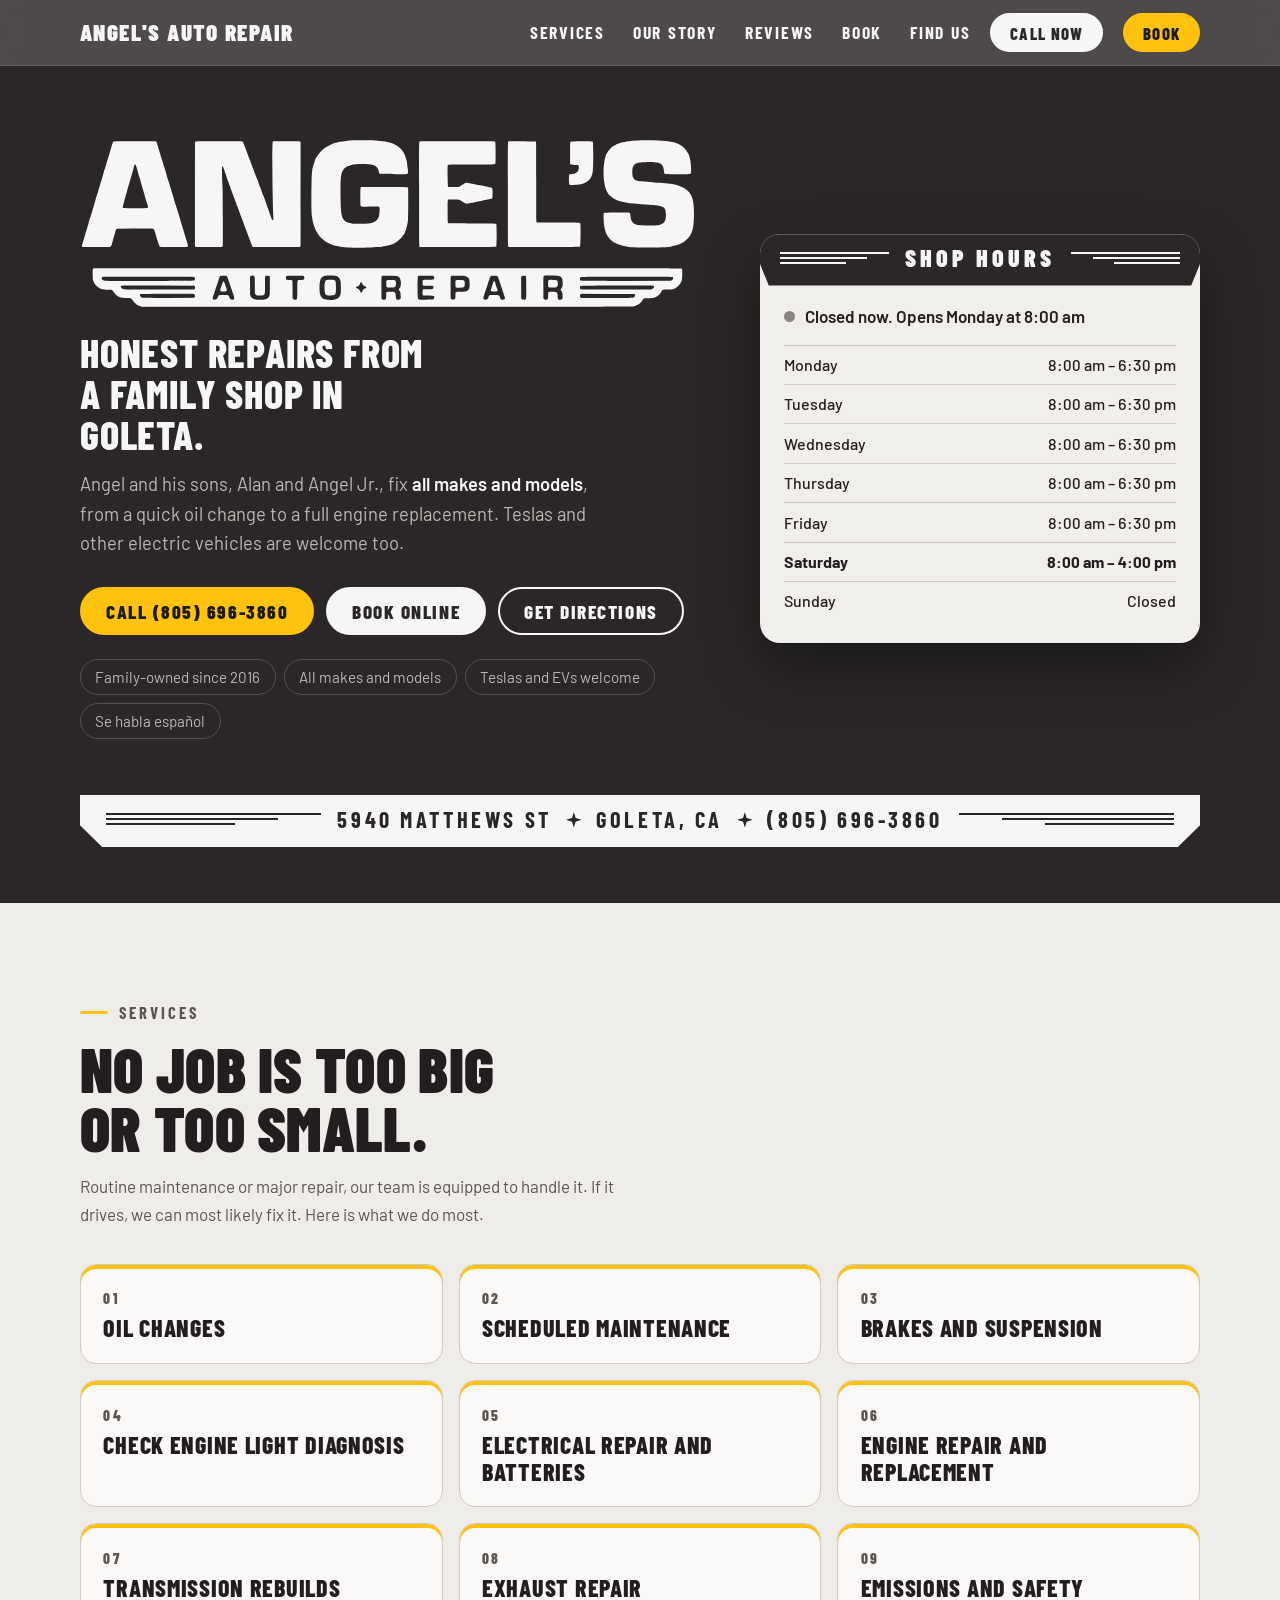
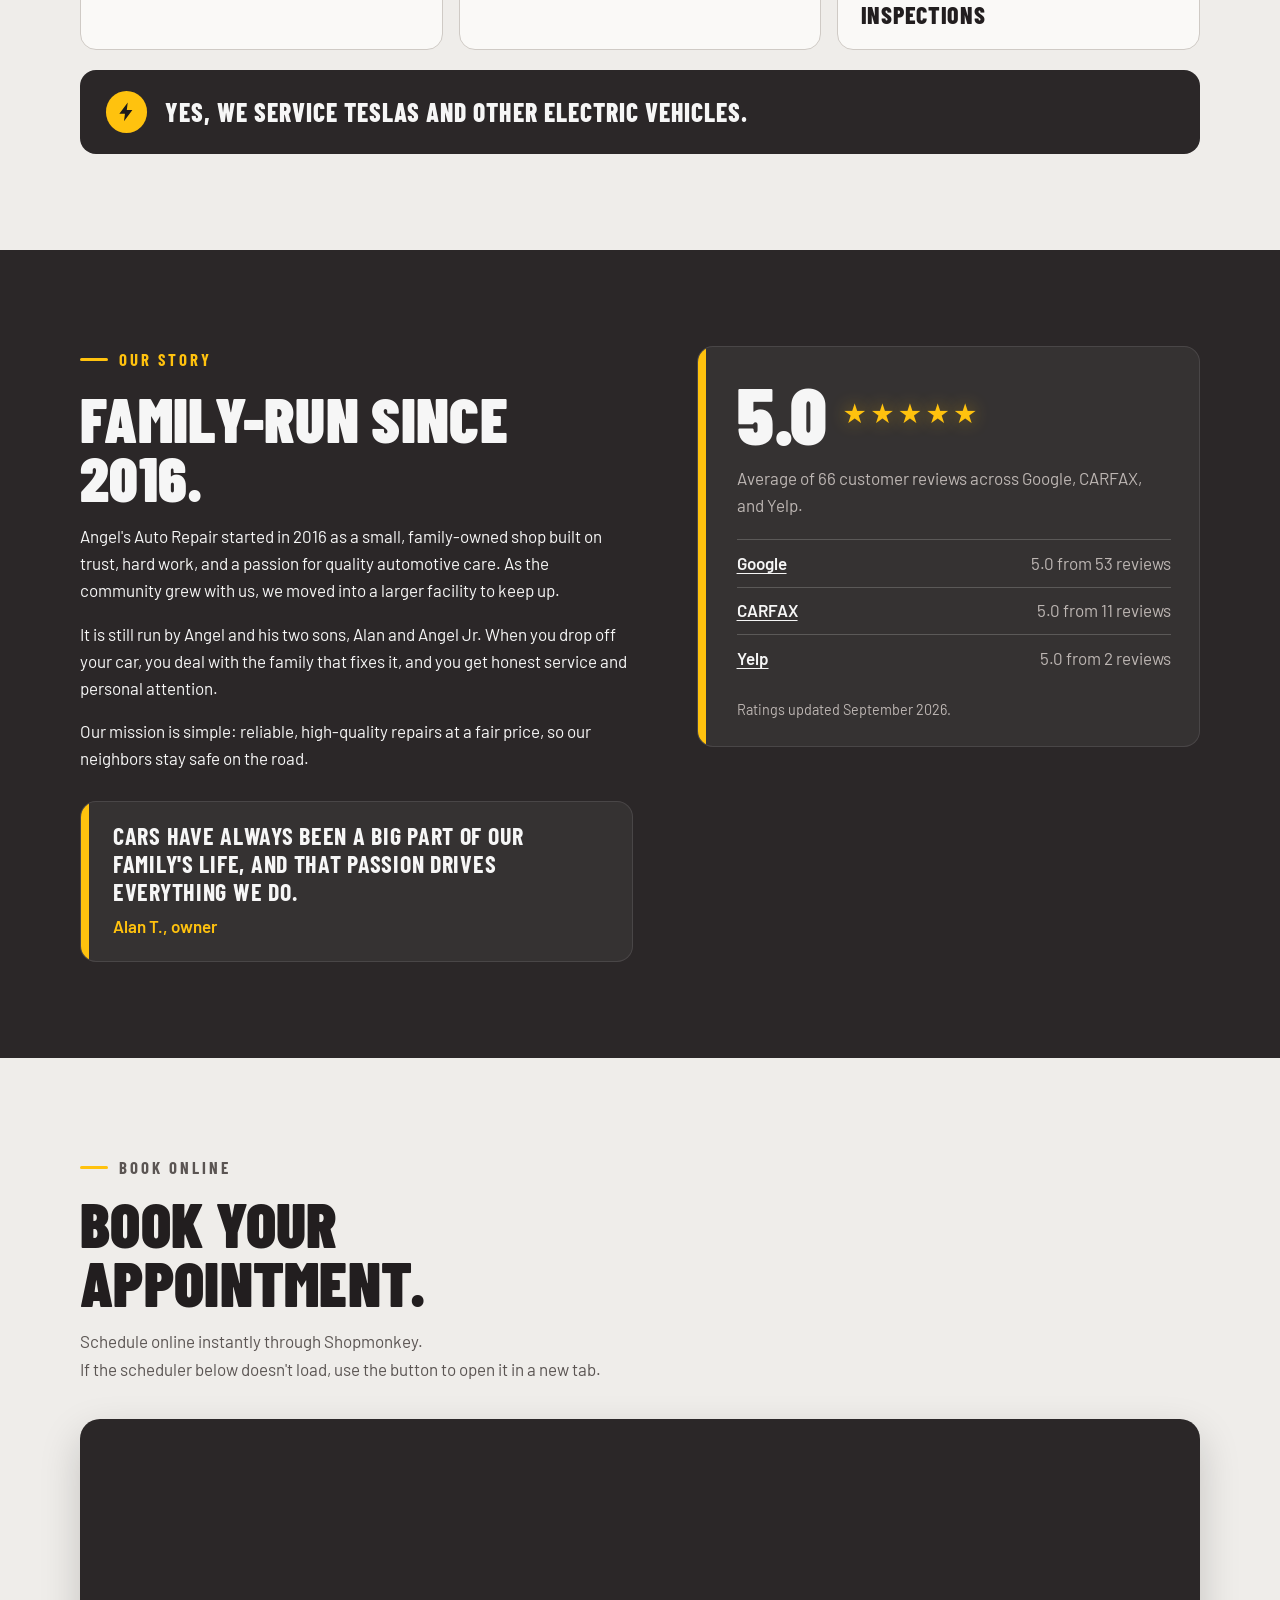
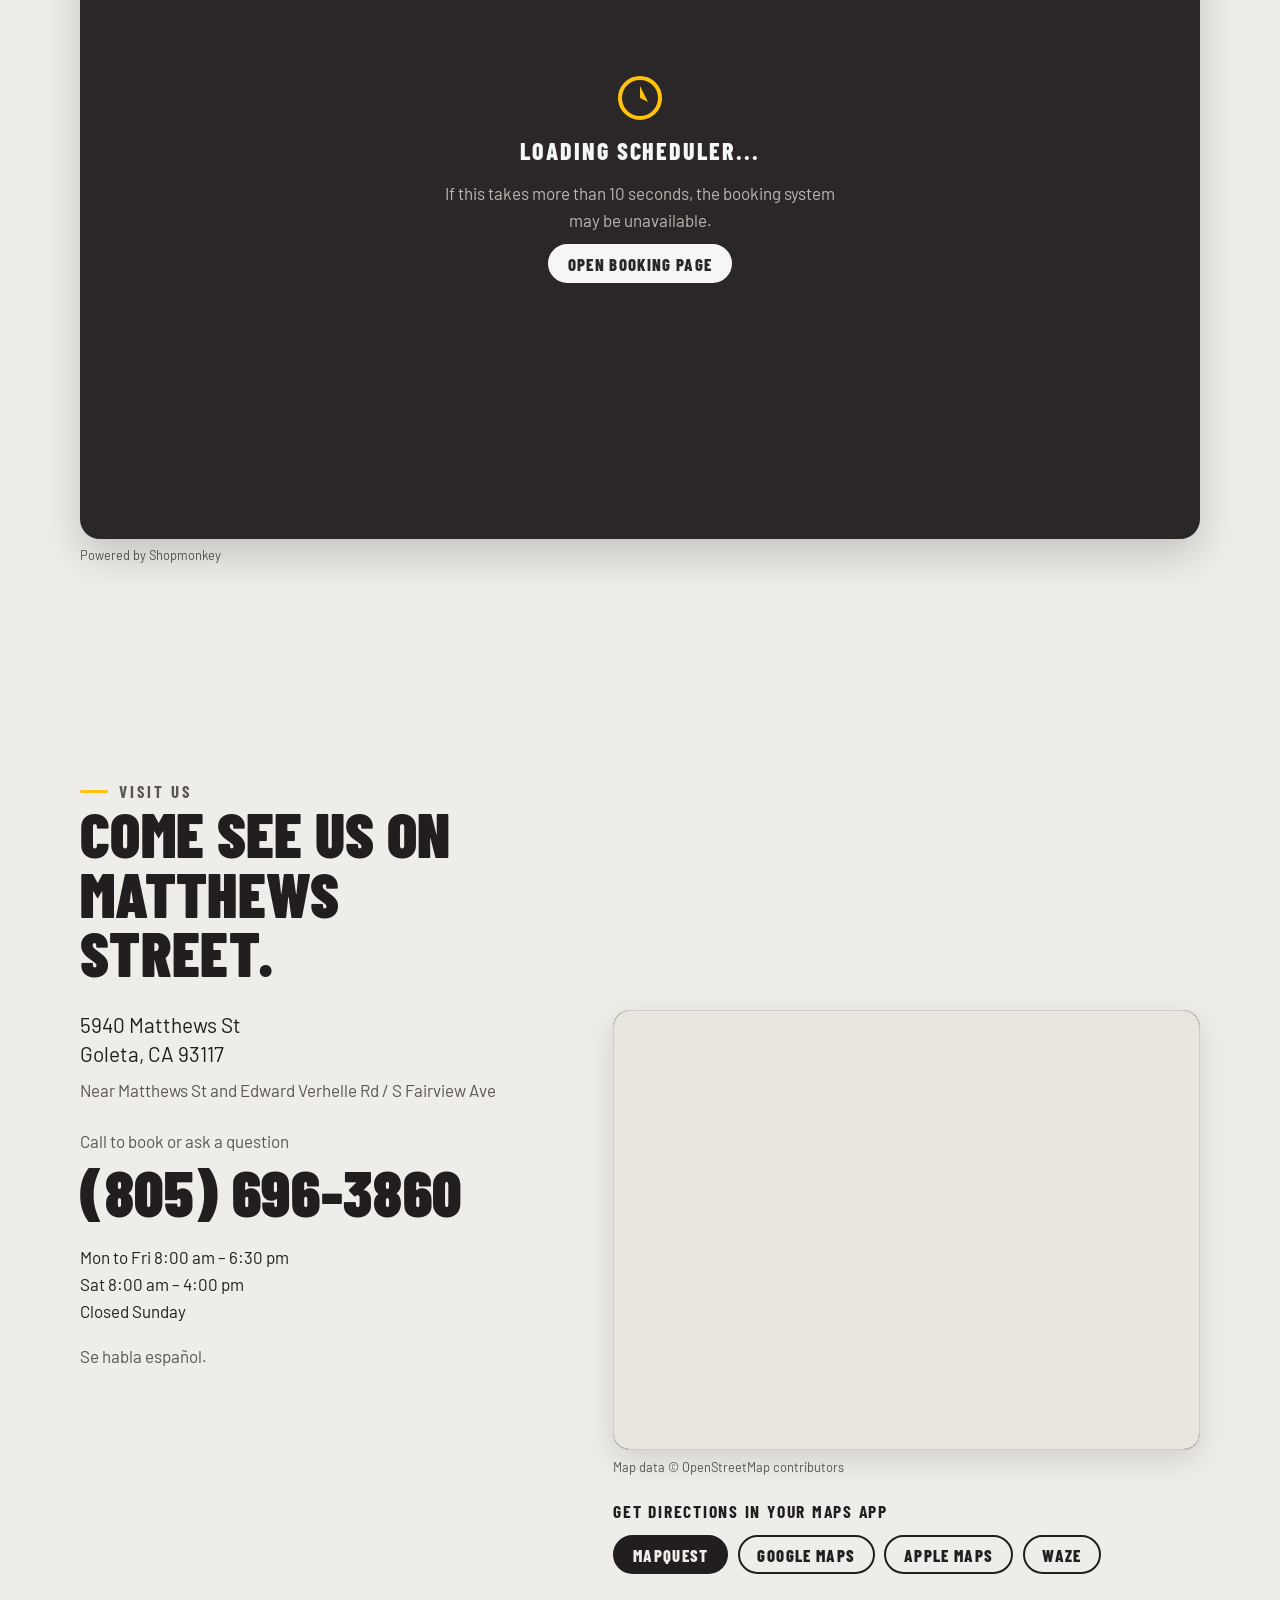
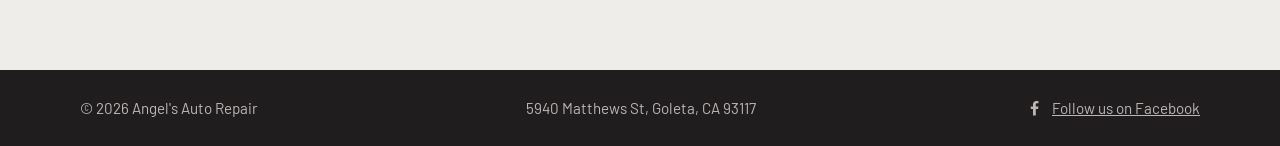
==== index.html @ 1157f69c "Rename angels-auto-repair_14.html to index.html" ====
<!DOCTYPE html>
<html lang="en">
<head>
<meta charset="utf-8">
<meta name="viewport" content="width=device-width, initial-scale=1, viewport-fit=cover">
<title>Angel's Auto Repair | Family-Owned Auto Repair in Goleta, CA</title>
<meta name="description" content="Family-owned auto repair in Goleta, CA since 2016. Oil changes, brakes, diagnostics, engine replacement and transmission rebuilds for all makes and models, Teslas and EVs included. 5940 Matthews St. Call (805) 696-3860.">
<link rel="preconnect" href="https://fonts.googleapis.com">
<link rel="preconnect" href="https://fonts.gstatic.com" crossorigin>
<link href="https://fonts.googleapis.com/css2?family=Barlow+Condensed:wght@600;700;800;900&family=Barlow:wght@400;500;600&display=swap" rel="stylesheet">
<script type="application/ld+json">
{
  "@context": "https://schema.org",
  "@type": "AutoRepair",
  "name": "Angel's Auto Repair",
  "telephone": "+1-805-696-3860",
  "description": "Family-owned auto repair shop in Goleta, California, founded in 2016 by Angel and his sons Alan and Angel Jr. Services all makes and models.",
  "foundingDate": "2016",
  "sameAs": [
    "https://www.facebook.com/profile.php?id=61569377487013",
    "https://www.yelp.com/biz/angel-s-auto-repair-goleta",
    "https://local.yahoo.com/info-234274247-angels-auto-repair-goleta/",
    "https://maps.roadtrippers.com/us/goleta-ca/services/angel-s-auto-repair-goleta",
    "https://www.bbb.org/us/ca/goleta/profile/auto-repair/angels-auto-repair-1236-92104580"
  ],
  "geo": { "@type": "GeoCoordinates", "latitude": 34.430526, "longitude": -119.829682 },
  "address": {
    "@type": "PostalAddress",
    "streetAddress": "5940 Matthews St",
    "addressLocality": "Goleta",
    "addressRegion": "CA",
    "postalCode": "93117",
    "addressCountry": "US"
  },
  "openingHoursSpecification": [
    { "@type": "OpeningHoursSpecification", "dayOfWeek": ["Monday","Tuesday","Wednesday","Thursday","Friday"], "opens": "08:00", "closes": "18:30" },
    { "@type": "OpeningHoursSpecification", "dayOfWeek": "Saturday", "opens": "08:00", "closes": "16:00" }
  ]
}
</script>
<style>
  :root {
    /* Palette pulled from the logo: charcoal, off-white, plus one amber signal */
    --dark: #2B2728;          /* = average colour of the logo image background */
    --dark-deep: #201D1E;
    --on-dark: #F6F6F6;       /* = the white used in the logo artwork */
    --on-dark-muted: #BDB6B3;
    --paper: #EFEDEA;
    --on-paper: #221E1F;
    --muted: #5B5553;
    --line: #CFCAC5;
    --amber: #FFC20E;           /* one amber for stars, bars, accents */
    --card: #FAF9F7;
    --radius: 16px;
    --focus: #0B57D0;
    --display: "Barlow Condensed", "Arial Narrow", "Helvetica Neue", Arial, sans-serif;
    --body: "Barlow", system-ui, -apple-system, "Segoe UI", Roboto, Arial, sans-serif;
    box-sizing: border-box;
    padding-top: env(safe-area-inset-top, 0px);
    padding-bottom: env(safe-area-inset-bottom, 0px);
  }
  @media (prefers-color-scheme: dark) {
    :root:not([data-theme="light"]) {
      --paper: #151213;
      --on-paper: #ECE9E6;
      --muted: #ABA5A2;
      --line: #342F30;
      --card: #1D1A1B;
      --focus: #8AB4F8;
    }
  }
  :root[data-theme="dark"] {
    --paper: #151213;
    --on-paper: #ECE9E6;
    --muted: #ABA5A2;
    --line: #342F30;
      --card: #1D1A1B;
    --focus: #8AB4F8;
  }

  [hidden] { display: none !important; }
  *, *::before, *::after { box-sizing: inherit; }
  html { background: var(--dark); scroll-padding-top: calc(4.5rem + env(safe-area-inset-top, 0px)); scroll-behavior: smooth; }
  @media (prefers-reduced-motion: reduce) { html { scroll-behavior: auto; } }
  body {
    margin: 0;
    background: var(--paper);
    color: var(--on-paper);
    font-family: var(--body);
    font-size: 1.0625rem;
    line-height: 1.6;
    -webkit-font-smoothing: antialiased;
  }
  a { color: inherit; }
  :focus-visible { outline: 3px solid var(--focus); outline-offset: 3px; border-radius: 2px; }
  .sr { position: absolute; width: 1px; height: 1px; overflow: hidden; clip: rect(0 0 0 0); white-space: nowrap; }

  .wrap { width: min(1120px, 100% - 2.5rem); margin-inline: auto; }

  .dark {
    --focus: #FFC533;
    background: var(--dark);
    color: var(--on-dark);
  }

  /* Display type: heavy condensed caps, like the logo */
  h1, h2, h3, .btn, .nav a {
    font-family: var(--display);
    text-transform: uppercase;
  }
  h2.title {
    font-weight: 900; font-size: clamp(2.3rem, 5.4vw, 3.9rem);
    line-height: 0.95; letter-spacing: 0.005em; margin: 0 0 1rem; max-width: 16ch;
  }

  /* Nav bar */
  .bar { position: sticky; top: env(safe-area-inset-top, 0px); z-index: 50; border-bottom: 1px solid rgba(244,242,239,0.14); }
  .bar .wrap { display: flex; align-items: center; gap: 1.25rem; padding-block: 0.7rem; }
  .bar.dark { background: rgba(43,39,40,0.82); -webkit-backdrop-filter: blur(14px) saturate(140%); backdrop-filter: blur(14px) saturate(140%); }
  .brand { font-family: var(--display); font-weight: 900; font-size: 1.45rem; letter-spacing: 0.06em; text-transform: uppercase; text-decoration: none; line-height: 1; margin-right: auto; white-space: nowrap; }
  .nav { display: flex; gap: 1.75rem; }
  .nav a {
    text-decoration: none; font-weight: 700; font-size: 1.1rem; letter-spacing: 0.1em;
    padding-block: 0.4rem; border-bottom: 2px solid transparent;
  }
  .nav a:hover, .nav a.active { border-bottom-color: var(--amber); }
  .menu-btn { display: none; background: none; border: 0; color: inherit; padding: 0.5rem; margin-right: -0.5rem; cursor: pointer; }
  .menu-btn svg { display: block; width: 1.75rem; height: 1.75rem; stroke: currentColor; stroke-width: 2.5; stroke-linecap: round; fill: none; }
  .menu-btn .x, .menu-btn[aria-expanded="true"] .bars { display: none; }
  .menu-btn[aria-expanded="true"] .x { display: block; }

  .eyebrow { display: flex; align-items: center; gap: 0.7rem; margin: 0 0 0.8rem; font-family: var(--display); font-weight: 700; font-size: 1.05rem; letter-spacing: 0.18em; text-transform: uppercase; color: var(--muted); }
  .eyebrow::before { content: ""; width: 1.75rem; height: 3px; border-radius: 2px; background: var(--amber); }
  .dark .eyebrow { color: var(--amber); }

  /* Buttons */
  .btn {
    display: inline-block; font-weight: 800; font-size: 1.2rem; letter-spacing: 0.08em;
    padding: 0.75rem 1.5rem 0.7rem; text-decoration: none; border: 2px solid currentColor;
    border-radius: 999px; line-height: 1.1; text-align: center;
    transition: background 0.15s, color 0.15s, transform 0.15s, box-shadow 0.15s;
  }
  .btn:hover { transform: translateY(-1px); }
  .btn-amber { background: var(--amber); color: #1D1A1B; border-color: var(--amber); }
  .btn-amber:hover { background: transparent; color: var(--amber); }
  .btn-light { background: var(--on-dark); color: var(--dark); border-color: var(--on-dark); }
  .btn-light:hover { background: transparent; color: var(--on-dark); }
  .btn-ghost { background: transparent; color: var(--on-dark); }
  .btn-ghost:hover { background: var(--on-dark); color: var(--dark); }
  .btn-ink { background: var(--on-paper); color: var(--paper); border-color: var(--on-paper); }
  .btn-ink:hover { background: transparent; color: var(--on-paper); }
  .btn-line { background: transparent; color: var(--on-paper); }
  .btn-line:hover { background: var(--on-paper); color: var(--paper); }
  .btn-sm { padding: 0.55rem 1.1rem 0.5rem; font-size: 1.05rem; }

  /* Winged banner: the logo's AUTO + REPAIR bar, reused */
  .wingbar {
    display: flex; align-items: center; gap: 1rem;
    background: var(--on-dark); color: var(--dark);
    padding: 0.7rem 1.6rem 0.9rem;
    clip-path: polygon(0 0, 100% 0, 100% 58%, 98% 100%, 2% 100%, 0 58%);
  }
  .wingbar.inv { background: var(--dark); color: var(--on-dark); }
  .wing { flex: 1; display: flex; flex-direction: column; gap: 3px; min-width: 1.5rem; }
  .wing.l { align-items: flex-start; }
  .wing.r { align-items: flex-end; }
  .wing i { display: block; height: 2px; background: currentColor; }
  .wing i:nth-child(1) { width: 100%; }
  .wing i:nth-child(2) { width: 80%; }
  .wing i:nth-child(3) { width: 60%; }
  .star { width: 0.7em; height: 0.7em; flex: none; fill: currentColor; }
  .wingbar .txt {
    margin: 0; display: flex; align-items: center; justify-content: center; flex-wrap: wrap; gap: 0.35rem 0.9rem;
    font-family: var(--display); font-weight: 700; text-transform: uppercase;
    letter-spacing: 0.16em; font-size: clamp(1rem, 2.1vw, 1.4rem); line-height: 1.2; text-align: center;
  }
  .wingbar .txt a { text-decoration: none; }
  .wingbar .txt a:hover { text-decoration: underline; text-underline-offset: 4px; }

  /* Hero */
  .hero { padding-top: clamp(2.5rem, 6vw, 4.5rem); padding-bottom: clamp(2.25rem, 5vw, 3.5rem); }
  .hero-grid { display: grid; grid-template-columns: 1.4fr 1fr; gap: clamp(2rem, 5vw, 4.5rem); align-items: center; }
  h1 { margin: 0 0 1.4rem; line-height: 0; }
  .logo { display: block; width: min(100%, 640px); height: auto; aspect-ratio: 3150 / 876; color: var(--on-dark); }
  .tagline {
    font-family: var(--display); font-weight: 800; text-transform: uppercase;
    font-size: clamp(1.7rem, 3.4vw, 2.5rem); line-height: 1.02; letter-spacing: 0.02em;
    margin: 0 0 1rem; max-width: 20ch;
  }
  .lede { font-size: 1.15rem; max-width: 34rem; margin: 0 0 1.75rem; color: var(--on-dark-muted); }
  .lede strong { color: var(--on-dark); font-weight: 600; }
  .actions { display: flex; flex-wrap: wrap; gap: 0.75rem; }
  .chips { display: flex; flex-wrap: wrap; gap: 0.5rem; list-style: none; margin: 1.5rem 0 0; padding: 0; }
  .chips li { border: 1px solid rgba(244,242,239,0.2); border-radius: 999px; padding: 0.3rem 0.9rem; font-size: 0.95rem; color: var(--on-dark-muted); }
  .hero .wrap > .wingbar { margin-top: clamp(2.25rem, 5vw, 3.5rem); }

  /* Hours sign */
  .sign { background: #F1EFEC; color: #221E1F; border-radius: 20px; overflow: hidden; box-shadow: 0 24px 60px rgba(0,0,0,0.4); }
  .sign .wingbar { border-radius: 0; padding: 0.6rem 1.25rem 0.8rem; }
  .sign .txt { font-size: 1.5rem; font-weight: 900; }
  .sign-body { padding: 1.1rem 1.5rem 1.4rem; }
  .status { display: flex; align-items: center; gap: 0.6rem; margin: 0 0 0.9rem; font-weight: 600; }
  .dot { width: 0.7rem; height: 0.7rem; border-radius: 50%; background: #8C8582; flex: none; }
  .dot.open { background: #E9A800; box-shadow: 0 0 0 3px rgba(233,168,0,0.28); }
  .sign table { width: 100%; border-collapse: collapse; font-variant-numeric: tabular-nums; }
  .sign th, .sign td { text-align: left; font-weight: 500; padding: 0.4rem 0; border-top: 1px solid #CFCAC5; font-size: 1rem; }
  .sign td { text-align: right; }
  .sign tr.today th, .sign tr.today td { font-weight: 700; }

  /* Sections */
  section { padding-block: clamp(3.25rem, 7.5vw, 6rem); }
  .intro { max-width: 36rem; color: var(--muted); margin: 0 0 2.25rem; }
  .dark .intro { color: var(--on-dark-muted); }

  /* Services */
  .svc-list { list-style: none; margin: 0 0 1.25rem; padding: 0; display: grid; grid-template-columns: repeat(3, 1fr); gap: 1rem; counter-reset: svc; }
  .svc-list li {
    counter-increment: svc; background: var(--card); border: 1px solid var(--line); border-radius: var(--radius);
    box-shadow: inset 0 4px 0 var(--amber); padding: 1.6rem 1.4rem 1.3rem;
    font-family: var(--display); font-weight: 800; text-transform: uppercase;
    font-size: 1.5rem; letter-spacing: 0.03em; line-height: 1.12;
    transition: transform 0.2s, box-shadow 0.2s;
  }
  .svc-list li::before { content: counter(svc, decimal-leading-zero); display: block; margin-bottom: 0.5rem; font-size: 0.95rem; letter-spacing: 0.15em; color: var(--muted); }
  .svc-list li:hover { transform: translateY(-3px); box-shadow: inset 0 4px 0 var(--amber), 0 12px 28px rgba(0,0,0,0.12); }
  .ev { display: flex; align-items: center; gap: 1.1rem; background: var(--dark); color: var(--on-dark); padding: 1.3rem 1.6rem; border-radius: var(--radius); }
  .ev p { margin: 0; font-family: var(--display); font-weight: 800; text-transform: uppercase; font-size: 1.6rem; letter-spacing: 0.04em; line-height: 1.1; }
  .bolt { width: 2.6rem; height: 2.6rem; padding: 0.6rem; flex: none; border-radius: 50%; background: var(--amber); fill: #1D1A1B; }

  /* About + ratings */
  .about-grid { display: grid; grid-template-columns: 1.1fr 1fr; gap: clamp(2rem, 5vw, 4.5rem); align-items: start; }
  .about p { margin: 0 0 1rem; max-width: 36rem; }
  .note, .ratings { position: relative; overflow: hidden; background: rgba(244,242,239,0.05); border: 1px solid rgba(244,242,239,0.1); border-radius: var(--radius); }
  .note::before, .ratings::before { content: ""; position: absolute; inset: 0 auto 0 0; width: 8px; background: var(--amber); }
  .note { margin: 1.75rem 0 0; padding: 1.3rem 1.5rem 1.3rem 2rem; max-width: 36rem; }
  .note p { font-family: var(--display); font-weight: 700; text-transform: uppercase; font-size: 1.5rem; line-height: 1.15; letter-spacing: 0.03em; margin: 0 0 0.5rem; color: var(--on-dark); }
  .note cite { font-style: normal; font-weight: 600; color: var(--amber); }
  .ratings { padding: 1.9rem 1.75rem 1.6rem 2.4rem; }
  .score { display: flex; align-items: center; gap: 1rem; flex-wrap: wrap; margin: 0; }
  .score .num { font-family: var(--display); font-weight: 900; font-size: 5rem; line-height: 0.9; }
  .score .stars { color: var(--amber); font-size: 1.7rem; letter-spacing: 0.12em; text-shadow: 0 0 18px rgba(255,194,14,0.45); }
  .basis { margin: 0.6rem 0 1.25rem !important; color: var(--on-dark-muted); }
  .sites { list-style: none; margin: 0 0 1rem; padding: 0; }
  .sites li { display: flex; justify-content: space-between; gap: 1rem; padding: 0.6rem 0; border-top: 1px solid rgba(244,242,239,0.2); }
  .sites a { font-weight: 600; text-underline-offset: 3px; }
  .sites span { color: var(--on-dark-muted); text-align: right; }
  .ratings .fine { margin: 0; font-size: 0.9rem; color: var(--on-dark-muted); }

  /* Find us */
  .visit-grid { display: grid; grid-template-columns: 1fr 1.25fr; gap: clamp(2rem, 5vw, 4.5rem); align-items: start; margin-top: 1.75rem; }
  address { font-style: normal; font-size: 1.3rem; line-height: 1.4; margin-bottom: 1.5rem; }
  .phone {
    font-family: var(--display); font-weight: 900; font-size: clamp(2.6rem, 6vw, 4rem);
    line-height: 1; letter-spacing: 0.01em; text-decoration: none; display: inline-block; margin: 0 0 1.25rem;
  }
  .phone:hover { text-decoration: underline; text-decoration-color: var(--amber); text-decoration-thickness: 4px; text-underline-offset: 8px; }
  .visit p { margin: 0; }
  .visit .cross { color: var(--muted); margin: -1rem 0 1.5rem; }
  .visit .lbl { color: var(--muted); margin-bottom: 0.3rem; }
  .es { color: var(--muted); margin-top: 1.1rem !important; }

  .mapbox {
    position: relative; aspect-ratio: 4 / 3; min-height: 300px; border-radius: var(--radius); overflow: hidden;
    width: 100%; border: 1px solid var(--line); box-shadow: 0 10px 30px rgba(0,0,0,0.12); background-color: var(--dark); color: var(--on-dark);
    background-image: linear-gradient(rgba(244,242,239,0.07) 1px, transparent 1px), linear-gradient(90deg, rgba(244,242,239,0.07) 1px, transparent 1px);
    background-size: 38px 38px;
  }
  .visit-grid > div, .about-grid > div { min-width: 0; }
  .mapbox iframe { position: absolute; inset: 0; width: 100%; height: 100%; border: 0; background: #e9e6df; }
  .mapfallback { position: absolute; inset: 0; display: flex; flex-direction: column; align-items: center; justify-content: center; gap: 0.5rem; text-align: center; padding: 1rem; }
  .mapfallback svg { width: 3rem; height: 3rem; fill: var(--amber); }
  .mapfallback b { font-family: var(--display); text-transform: uppercase; letter-spacing: 0.08em; font-size: 1.5rem; font-weight: 800; }
  .mapfallback span { color: var(--on-dark-muted); }
  .attrib { font-size: 0.8rem; color: var(--muted); margin: 0.4rem 0 1.25rem !important; }
  .apps-label { font-family: var(--display); text-transform: uppercase; letter-spacing: 0.1em; font-weight: 700; font-size: 1.1rem; margin: 0 0 0.6rem !important; }
  .apps { display: flex; flex-wrap: wrap; gap: 0.6rem; }

  /* Booking */
  .booking-embed { position: relative; min-height: 720px; border-radius: 20px; overflow: hidden; background: var(--dark); color: var(--on-dark); box-shadow: 0 16px 40px rgba(0,0,0,0.18); }
  .booking-embed iframe { position: absolute; inset: 0; width: 100%; height: 100%; border: 0; }
  .booking-fallback { position: absolute; inset: 0; display: flex; flex-direction: column; align-items: center; justify-content: center; gap: 0.6rem; padding: 1.5rem; text-align: center; }
  .booking-fallback svg { width: 3rem; height: 3rem; color: var(--amber); }
  .booking-fallback b { font-family: var(--display); text-transform: uppercase; letter-spacing: 0.08em; font-size: 1.5rem; font-weight: 800; }
  .booking-fallback span { max-width: 26rem; color: var(--on-dark-muted); }

  /* Scroll reveal (only when JS is running) */
  .js .reveal { opacity: 0; transform: translateY(16px); transition: opacity 0.6s ease, transform 0.6s ease; }
  .js .reveal.in { opacity: 1; transform: none; }
  @media (prefers-reduced-motion: reduce) { .js .reveal { opacity: 1; transform: none; transition: none; } .btn, .svc-list li { transition: none; } }

  footer { background: var(--dark-deep); color: var(--on-dark-muted); padding-block: 1.6rem; font-size: 0.95rem; }
  footer .social { display: inline-flex; align-items: center; gap: 0.5rem; }
  footer .social svg { width: 1.2rem; height: 1.2rem; fill: currentColor; }
  footer a:hover { color: var(--on-dark); }
  footer .wrap { display: flex; flex-wrap: wrap; justify-content: space-between; gap: 0.4rem 2rem; }

  @media (max-width: 880px) {
    .hero-grid, .about-grid, .visit-grid { grid-template-columns: 1fr; }
    .svc-list { grid-template-columns: repeat(2, 1fr); }
  }
  @media (max-width: 820px) {
    .menu-btn { display: block; }
    .nav {
      display: none; position: absolute; top: 100%; left: 0; right: 0;
      flex-direction: column; gap: 0; padding: 0.5rem 1.25rem 1rem;
      background: var(--dark); border-bottom: 1px solid rgba(244,242,239,0.14);
    }
    .nav.open { display: flex; }
    .nav a { padding-block: 0.85rem; font-size: 1.3rem; border-bottom: 1px solid rgba(244,242,239,0.14); }
    .nav a:hover, .nav a.active { border-bottom-color: var(--amber); }
  }
  @media (max-width: 560px) {
    .brand { font-size: 1.2rem; }
    .bar .wrap { gap: 0.75rem; }
    .bar .hide-sm { display: none; }
    .svc-list { grid-template-columns: 1fr; }
    .booking-embed { min-height: 640px; }
    .mapbox { aspect-ratio: auto; height: 300px; min-height: 0; }
    .actions .btn { flex: 1 1 100%; }
    .hero .wingbar .wing { display: none; }
    .hero .wingbar { clip-path: none; padding: 0.8rem 1rem; border-radius: 4px; }
    .wingbar .txt { letter-spacing: 0.1em; }
  }
</style>
</head>
<body id="top">

<header class="bar dark">
  <div class="wrap">
    <a class="brand" href="#top">Angel's Auto Repair</a>
    <nav class="nav" id="nav" aria-label="Main">
      <a href="#services">Services</a>
      <a href="#about">Our story</a>
      <a href="#reviews">Reviews</a>
      <a href="#book">Book</a>
      <a href="#visit">Find us</a>
    </nav>
    <a class="btn btn-light btn-sm" href="tel:+18056963860">Call now</a>
    <a class="btn btn-amber btn-sm hide-sm" href="#book">Book</a>
    <button class="menu-btn" id="menu-btn" type="button" aria-expanded="false" aria-controls="nav" aria-label="Menu">
      <svg class="bars" viewBox="0 0 24 24" aria-hidden="true"><path d="M3 6h18M3 12h18M3 18h18"/></svg>
      <svg class="x" viewBox="0 0 24 24" aria-hidden="true"><path d="M5 5l14 14M19 5L5 19"/></svg>
    </button>
  </div>
</header>

<main>
  <div class="hero dark">
    <div class="wrap">
      <div class="hero-grid">
        <div>
          <h1>
            <svg class="logo" viewBox="30 30 3150 876" role="img" aria-label="Angel's Auto Repair" fill="currentColor"><path fill-rule="evenodd" d="M355.50,892.96C348.90,892.66 342.55,891.89 341.40,891.25C340.24,890.61 336.19,889.23 332.38,888.17C320.22,884.80 306.32,872.97 296.71,857.80C291.27,849.24 291.46,849.30 268.00,848.71C236.79,847.92 227.94,845.01 212.18,830.32C207.20,825.68 203.68,821.29 201.15,816.59C195.17,805.43 195.38,805.51 171.68,805.42C146.02,805.33 138.66,803.71 126.50,795.52C110.69,784.88 104.94,778.04 98.95,762.79L95.70,754.50L94.99,729.59C94.21,702.60 94.28,701.60 97.31,698.25L99.35,696.00L1600.60,696.02C2658.96,696.04 3102.75,696.37 3104.90,697.12C3109.10,698.58 3110.00,702.48 3109.95,719.00C3109.88,741.97 3108.57,757.28 3106.32,761.65C3105.23,763.77 3102.91,768.20 3101.18,771.50C3095.72,781.88 3084.04,793.23 3073.50,798.37C3061.42,804.27 3057.88,804.89 3033.93,805.36C3008.78,805.86 3009.07,805.75 3002.64,817.20C2997.07,827.12 2986.54,836.95 2975.52,842.50C2966.94,846.82 2952.04,848.98 2930.72,848.99C2913.82,849.00 2911.23,849.85 2908.16,856.39C2906.96,858.93 2904.50,862.70 2902.68,864.76C2900.86,866.82 2898.38,869.93 2897.17,871.68C2891.47,879.91 2875.02,888.50 2859.00,891.62C2851.46,893.09 387.50,894.40 355.50,892.96ZM978.20,854.14C990.59,849.87 994.23,846.79 997.79,837.50L1000.48,830.50L1000.79,785.23L1001.11,739.96L998.13,736.98C995.44,734.29 994.53,734.00 988.66,734.00C975.28,734.00 975.83,731.87 976.10,781.81C976.39,835.83 976.86,834.71 953.50,835.76C935.02,836.59 927.50,833.73 924.98,824.93C924.41,822.95 924.00,804.55 924.00,781.21C924.00,736.21 923.99,736.14 917.48,733.99C912.29,732.28 904.75,733.57 901.85,736.66L899.50,739.16L899.61,785.33L899.72,831.50L902.38,837.97C906.92,849.02 911.55,852.00 932.50,857.34C933.60,857.62 942.15,857.76 951.50,857.66C967.93,857.48 968.83,857.36 978.20,854.14ZM1334.00,855.31C1337.58,854.14 1342.30,852.71 1344.50,852.13C1353.55,849.73 1361.26,838.24 1363.06,824.48C1364.83,810.89 1364.45,773.11 1362.45,763.39C1357.45,739.19 1347.77,733.57 1311.00,733.53C1271.94,733.48 1262.43,739.09 1257.03,765.37C1254.12,779.52 1254.06,815.68 1256.93,825.14C1257.99,828.64 1259.38,833.48 1260.01,835.91C1261.80,842.74 1270.67,851.55 1277.17,852.94C1279.91,853.53 1283.13,854.54 1284.33,855.18C1291.02,858.78 1323.14,858.86 1334.00,855.31ZM727.77,854.79C729.27,854.08 731.17,851.99 732.00,850.13C740.08,832.00 737.81,833.19 764.58,833.09C789.66,833.01 790.07,833.15 793.02,843.05C796.26,853.94 802.12,858.22 811.68,856.66C820.63,855.21 820.98,850.33 813.62,829.00C812.77,826.52 811.19,821.80 810.12,818.50C809.05,815.20 806.51,808.00 804.49,802.50C802.47,797.00 800.00,789.58 799.00,786.00C796.97,778.70 791.26,762.08 788.18,754.50C787.07,751.75 785.66,747.61 785.05,745.29C784.44,742.98 782.44,739.49 780.60,737.54L777.26,734.00L764.38,734.00C747.34,734.00 745.18,734.97 742.85,743.69C741.93,747.10 740.84,750.45 740.41,751.14C739.99,751.83 738.85,755.12 737.88,758.45C736.92,761.78 734.25,769.67 731.95,776.00C729.66,782.33 726.96,790.50 725.96,794.18C724.95,797.85 723.49,802.12 722.71,803.68C721.93,805.23 720.74,809.42 720.06,813.00C719.38,816.58 718.00,820.85 716.99,822.50C715.98,824.15 714.59,827.75 713.90,830.50C713.22,833.25 711.61,837.75 710.34,840.50C706.61,848.55 707.83,855.17 713.26,856.35C716.71,857.10 724.73,856.24 727.77,854.79ZM1136.39,855.87C1140.74,853.89 1140.94,851.74 1141.23,804.78C1141.56,751.04 1139.50,756.70 1158.93,756.00C1170.39,755.59 1173.14,755.19 1174.77,753.71C1177.16,751.55 1178.17,745.19 1176.87,740.49C1175.04,733.86 1176.08,734.00 1129.73,734.00L1087.90,734.00L1085.45,736.65C1083.56,738.69 1083.00,740.38 1083.00,744.10C1083.00,754.31 1085.72,756.00 1102.15,756.00C1118.51,756.00 1117.00,751.02 1117.00,804.89C1117.00,846.18 1117.14,849.95 1118.75,851.86C1122.67,856.52 1130.86,858.39 1136.39,855.87ZM1590.91,855.55C1595.40,853.22 1596.17,849.87 1595.82,834.04C1595.40,815.09 1594.36,815.98 1616.86,816.06C1642.61,816.14 1643.96,817.22 1644.97,838.69C1645.70,854.03 1647.05,856.09 1656.94,856.80C1662.78,857.22 1663.07,857.13 1666.63,853.57L1670.31,849.89L1669.68,835.49C1669.04,820.67 1667.85,815.60 1664.02,811.51C1659.22,806.39 1659.44,802.71 1664.88,797.28C1673.71,788.45 1672.71,752.66 1663.36,742.83C1656.20,735.29 1648.13,734.00 1608.33,734.00C1588.92,734.00 1576.14,734.39 1574.97,735.02C1571.57,736.84 1571.23,742.68 1571.37,797.33L1571.50,851.16L1574.77,854.08C1578.53,857.45 1585.93,858.12 1590.91,855.55ZM1837.10,854.74C1842.39,851.14 1843.74,842.65 1839.66,838.57C1836.97,835.87 1814.90,834.22 1795.76,835.27C1781.24,836.07 1781.33,836.20 1781.79,816.25C1782.08,803.48 1782.91,802.68 1795.35,803.11C1818.88,803.92 1831.71,803.15 1834.51,800.75C1838.49,797.32 1839.05,790.96 1835.67,787.58L1833.09,785.00L1809.55,785.00C1780.02,785.00 1781.81,786.03 1782.22,769.25C1782.58,754.08 1780.67,755.03 1810.68,755.01C1823.58,755.01 1835.03,754.56 1836.48,754.01C1842.21,751.83 1843.40,741.31 1838.48,736.39L1836.09,734.00L1798.07,734.00L1760.05,734.00L1758.27,736.71C1755.24,741.33 1755.57,850.02 1758.63,853.07C1762.09,856.53 1765.86,856.85 1801.00,856.67C1831.18,856.52 1834.76,856.33 1837.10,854.74ZM1946.81,853.64C1949.46,851.00 1949.50,850.75 1949.82,835.57C1950.25,814.89 1947.82,816.57 1977.76,816.25C2004.78,815.95 2008.23,815.04 2016.12,806.11C2021.77,799.72 2022.50,796.17 2022.48,775.50C2022.45,754.98 2021.63,751.90 2014.01,743.63C2006.03,734.96 2000.02,733.90 1959.09,733.89C1930.60,733.88 1929.61,733.95 1927.59,735.97C1925.53,738.03 1925.50,738.82 1925.22,793.24C1925.02,832.29 1925.26,849.22 1926.05,851.13C1928.67,857.45 1941.46,858.99 1946.81,853.64ZM2109.23,855.95C2113.94,854.65 2117.30,850.29 2119.50,842.68C2122.18,833.39 2123.28,833.01 2147.35,833.00C2172.84,833.00 2175.42,834.05 2177.53,845.29C2178.93,852.79 2184.77,857.00 2193.75,857.00C2203.66,857.00 2205.99,849.83 2200.12,837.41C2198.53,834.05 2196.76,829.10 2196.18,826.41C2195.59,823.71 2191.90,812.05 2187.96,800.50C2184.02,788.95 2178.14,771.40 2174.88,761.50C2165.45,732.80 2166.70,734.04 2147.15,734.01L2133.80,734.00L2130.50,737.30C2128.26,739.54 2126.53,742.82 2125.10,747.55C2123.94,751.37 2122.36,756.08 2121.58,758.00C2120.80,759.92 2118.28,767.58 2115.96,775.00C2113.65,782.42 2109.61,794.58 2106.98,802.00C2094.12,838.30 2090.82,851.99 2094.25,854.77C2096.98,856.98 2103.63,857.51 2109.23,855.95ZM2306.85,855.57C2312.11,852.86 2312.11,852.89 2311.95,795.10C2311.78,737.01 2311.67,735.71 2306.54,734.42C2300.46,732.90 2290.87,734.45 2288.37,737.36L2286.00,740.11L2286.00,794.94C2286.00,847.05 2286.09,849.89 2287.87,852.09C2291.46,856.53 2301.47,858.36 2306.85,855.57ZM2418.45,855.58C2423.52,853.47 2424.00,851.69 2424.00,835.22C2424.00,815.69 2423.09,816.61 2442.79,816.17C2469.38,815.58 2473.00,818.61 2473.00,841.54C2473.00,851.05 2473.05,851.24 2476.11,854.10C2479.78,857.53 2485.49,857.99 2492.01,855.38C2497.57,853.15 2498.00,851.89 2498.00,837.72C2498.00,823.10 2496.69,817.79 2491.61,811.86C2486.97,806.43 2486.94,803.42 2491.49,799.01C2497.43,793.25 2498.51,788.79 2498.40,770.48C2498.27,751.36 2495.84,745.15 2486.01,738.76C2479.88,734.77 2455.11,732.81 2422.67,733.75C2402.91,734.32 2402.83,734.33 2401.20,736.81C2399.74,739.05 2399.58,745.08 2399.67,795.21L2399.76,851.12L2402.00,853.50C2405.36,857.08 2412.66,858.00 2418.45,855.58ZM2806.00,847.75C2853.10,847.52 2856.75,847.37 2860.28,845.62C2867.70,841.93 2871.20,833.75 2867.10,829.66L2864.94,827.50L2728.44,827.24L2591.94,826.97L2589.47,829.44C2584.28,834.63 2586.41,846.18 2592.82,847.59C2594.29,847.91 2595.84,848.25 2596.25,848.34C2597.05,848.51 2722.52,848.16 2806.00,847.75ZM615.05,845.40C620.11,840.33 618.35,829.78 612.13,827.93C606.18,826.16 339.82,827.08 337.65,828.87C333.29,832.50 337.70,841.66 345.90,846.02C349.40,847.87 353.31,847.92 481.22,847.71L612.94,847.50L615.05,845.40ZM1293.50,834.44C1283.45,831.34 1281.44,825.86 1280.48,799.00C1279.87,782.13 1280.00,779.69 1281.98,771.29C1285.63,755.79 1288.53,754.34 1314.00,755.27C1338.36,756.17 1338.35,756.16 1338.81,791.17C1339.25,823.77 1338.05,829.18 1329.46,833.44C1324.09,836.10 1300.97,836.75 1293.50,834.44ZM1471.93,816.94C1473.54,814.71 1475.15,811.61 1475.49,810.05C1476.33,806.23 1478.77,804.15 1487.31,800.00C1497.36,795.11 1497.34,792.90 1487.20,787.92C1478.32,783.55 1477.55,782.81 1473.62,774.83C1469.20,765.86 1465.05,765.92 1462.13,775.00C1460.00,781.60 1457.49,784.54 1452.38,786.45C1439.75,791.14 1437.38,795.50 1445.75,798.59C1454.58,801.86 1458.22,804.97 1461.00,811.65C1465.46,822.32 1467.36,823.25 1471.93,816.94ZM750.00,813.74C746.05,811.66 747.53,800.85 753.87,785.50C755.01,782.75 756.62,778.00 757.44,774.94C758.99,769.22 762.73,762.66 764.50,762.56C766.06,762.47 769.34,770.12 774.94,786.91C784.00,814.07 783.90,814.38 765.33,814.78C756.19,814.97 751.78,814.67 750.00,813.74ZM2132.75,813.99C2130.39,812.52 2130.45,804.80 2132.88,799.46C2134.61,795.66 2138.78,782.67 2142.42,769.77C2144.53,762.30 2147.31,760.50 2150.69,764.42C2151.96,765.90 2153.00,767.94 2153.00,768.94C2153.00,771.29 2162.30,799.46 2164.49,803.76C2166.21,807.13 2165.85,812.36 2163.81,813.62C2161.87,814.82 2134.60,815.14 2132.75,813.99ZM452.30,805.01L613.09,805.00L615.55,802.55C617.51,800.58 618.00,799.07 618.00,795.00C618.00,790.93 617.51,789.42 615.55,787.45L613.09,785.00L443.30,784.77C244.12,784.49 242.21,784.51 239.62,787.01C236.16,790.34 240.10,797.09 248.86,802.83C251.40,804.49 279.01,806.29 288.00,805.38C289.93,805.18 363.86,805.02 452.30,805.01ZM2955.70,802.41C2964.86,797.99 2968.66,790.71 2964.01,786.51C2960.72,783.54 2591.49,784.08 2588.50,787.06C2586.02,789.54 2586.05,800.48 2588.55,802.98C2590.21,804.64 2748.82,805.83 2886.50,805.21L2950.50,804.93L2955.70,802.41ZM1954.32,795.05C1950.58,793.45 1950.00,790.79 1950.00,775.18C1950.00,754.47 1948.82,755.59 1970.63,755.54C1995.97,755.48 1998.50,757.45 1997.82,776.68C1997.48,786.56 1996.37,789.14 1990.62,793.44C1987.55,795.73 1958.89,797.00 1954.32,795.05ZM1602.35,794.38C1597.37,793.24 1596.52,790.76 1596.17,776.28C1595.66,755.44 1594.94,756.12 1618.00,755.77C1643.77,755.38 1646.72,757.65 1645.78,777.20C1645.21,788.87 1643.73,791.25 1635.97,792.91C1630.64,794.06 1605.71,795.14 1602.35,794.38ZM2434.67,794.08C2424.00,793.29 2424.00,793.28 2424.00,775.24C2424.00,754.71 2423.77,754.89 2449.15,755.56C2471.51,756.15 2472.86,757.11 2473.76,772.97C2474.85,792.28 2467.05,796.50 2434.67,794.08ZM614.88,758.61C617.60,756.15 618.44,751.34 617.04,746.17C614.95,738.38 637.11,739.03 377.90,739.16L145.63,739.28L143.31,741.60C137.48,747.43 143.07,755.68 155.50,759.60C163.10,761.99 612.21,761.03 614.88,758.61ZM3054.22,758.32C3062.07,754.69 3066.25,743.81 3060.89,740.94C3057.99,739.39 2593.72,739.54 2590.82,741.10C2584.30,744.59 2585.41,757.14 2592.50,760.06C2593.60,760.51 2696.88,760.80 2822.00,760.69L3049.50,760.50L3054.22,758.32ZM1401.00,589.93C1376.92,588.64 1362.00,587.17 1356.00,585.50C1352.97,584.65 1346.67,583.13 1342.00,582.12C1302.75,573.62 1267.44,550.67 1246.88,520.30C1244.19,516.33 1242.00,512.86 1242.00,512.58C1242.00,512.30 1240.68,509.98 1239.06,507.43C1235.69,502.12 1226.59,479.71 1225.09,473.00C1224.53,470.52 1222.96,464.79 1221.59,460.26C1220.23,455.73 1218.63,447.86 1218.04,442.76C1217.46,437.67 1216.52,431.70 1215.97,429.50C1213.11,418.13 1212.17,333.82 1214.04,257.50C1215.45,200.02 1217.71,183.26 1227.48,157.50C1228.73,154.20 1230.09,149.94 1230.51,148.02C1234.73,128.51 1262.05,94.01 1285.50,78.59C1317.51,57.54 1341.80,49.89 1392.00,45.08C1397.78,44.52 1407.00,43.59 1412.50,43.01C1428.28,41.34 1528.42,41.65 1552.50,43.45C1589.19,46.19 1620.62,52.32 1630.30,58.62C1632.40,59.99 1637.35,62.64 1641.30,64.53C1670.61,78.52 1688.35,101.20 1697.50,136.39C1698.80,141.42 1700.33,146.74 1700.89,148.21C1701.45,149.68 1702.38,156.34 1702.96,163.01C1703.54,169.68 1704.64,178.82 1705.41,183.32C1708.92,203.90 1708.42,211.57 1703.42,213.85C1699.08,215.83 1566.09,215.45 1563.23,213.45C1560.20,211.33 1559.32,209.42 1557.64,201.36C1552.65,177.42 1540.79,168.87 1507.04,164.86C1473.01,160.82 1427.73,163.23 1410.50,170.00C1406.65,171.52 1402.08,173.06 1400.35,173.44C1395.40,174.50 1382.26,184.08 1378.91,189.07C1364.01,211.26 1361.50,231.13 1362.28,321.00C1363.29,438.12 1368.60,453.77 1411.01,464.75L1425.50,468.50L1462.50,468.41C1510.68,468.29 1524.23,465.98 1540.31,455.13C1554.06,445.85 1558.48,437.97 1560.54,419.12C1563.39,392.99 1562.77,383.42 1558.11,381.41C1557.22,381.03 1538.03,380.82 1515.45,380.94C1470.83,381.18 1467.68,380.96 1465.34,377.40C1462.72,373.40 1462.86,285.92 1465.49,283.01L1467.38,280.92L1584.94,281.21C1711.64,281.52 1706.20,281.28 1707.74,286.78C1709.11,291.67 1708.65,440.39 1707.24,450.50C1699.44,506.30 1688.24,529.54 1656.88,555.00C1638.71,569.75 1619.03,577.93 1590.56,582.58C1585.09,583.48 1578.34,584.80 1575.56,585.51C1572.78,586.23 1561.95,587.32 1551.50,587.95C1541.05,588.57 1526.42,589.48 1519.00,589.98C1502.39,591.10 1422.15,591.06 1401.00,589.93ZM2891.00,590.03C2883.57,589.62 2870.30,588.96 2861.50,588.57C2846.57,587.91 2833.15,585.96 2805.69,580.45C2737.12,566.68 2707.94,525.19 2707.61,441.00L2707.50,414.50L2711.00,412.75C2714.94,410.78 2834.25,410.00 2839.28,411.92C2842.56,413.16 2843.74,416.68 2845.02,429.00C2848.03,457.97 2858.00,470.22 2882.00,474.44C2896.65,477.01 2972.65,477.86 2986.29,475.60C3016.34,470.64 3026.60,456.98 3026.30,422.35C3025.95,382.16 3017.61,376.71 2950.00,372.49C2805.65,363.49 2773.42,356.17 2739.35,324.66C2727.88,314.06 2715.54,287.40 2713.02,267.79C2712.51,263.78 2711.40,256.92 2710.55,252.54C2706.12,229.58 2706.14,187.47 2710.60,157.50C2713.12,140.56 2713.56,138.33 2716.93,126.00C2722.81,104.45 2742.34,79.13 2760.63,69.36C2764.41,67.34 2768.67,64.88 2770.10,63.88C2776.88,59.18 2805.22,50.87 2821.00,48.97C2826.22,48.34 2837.22,46.94 2845.43,45.86C2884.39,40.72 2981.09,40.47 3024.50,45.38C3060.00,49.40 3086.21,55.90 3095.17,62.91C3096.45,63.91 3099.82,65.90 3102.65,67.33C3113.38,72.75 3128.65,89.70 3139.29,108.02C3148.96,124.66 3154.94,155.84 3154.98,189.82C3155.00,210.57 3154.66,212.23 3150.03,213.84C3146.40,215.10 3027.08,215.43 3022.50,214.18C3018.34,213.06 3016.90,209.47 3016.00,197.97C3013.89,171.09 3002.95,158.17 2980.38,155.88C2975.85,155.42 2970.20,154.59 2967.82,154.03C2956.09,151.27 2923.20,151.93 2896.00,155.47C2865.26,159.47 2855.13,170.26 2854.23,200.00C2853.55,222.29 2856.71,233.72 2865.96,242.36C2873.08,249.03 2881.68,251.00 2910.00,252.48C2927.14,253.37 2956.02,255.77 2964.50,257.01C2968.35,257.57 2980.50,258.45 2991.50,258.96C3002.50,259.47 3017.80,260.78 3025.50,261.86C3033.20,262.95 3043.55,264.13 3048.50,264.48C3056.93,265.08 3074.44,268.59 3083.50,271.49C3092.31,274.32 3108.65,280.28 3111.49,281.71C3157.49,304.84 3171.22,338.68 3169.64,425.00C3168.59,482.29 3164.29,504.47 3149.22,530.13C3144.10,538.85 3130.29,552.79 3120.57,559.05C3115.58,562.26 3110.35,565.78 3108.95,566.86C3104.54,570.25 3083.09,577.57 3066.00,581.50C3062.97,582.20 3057.84,583.49 3054.59,584.37C3051.34,585.25 3043.91,586.43 3038.09,586.99C3032.26,587.55 3022.32,588.49 3016.00,589.09C3002.16,590.40 2910.00,591.09 2891.00,590.03ZM42.30,586.78C38.64,585.05 39.36,577.42 44.55,563.00C47.82,553.90 53.50,535.09 56.02,525.00C57.19,520.33 61.21,507.05 64.96,495.50C71.85,474.27 72.42,472.29 76.10,457.00C77.23,452.32 79.07,446.25 80.20,443.50C81.34,440.75 82.93,435.80 83.76,432.50C84.58,429.20 86.27,423.57 87.52,420.00C88.76,416.43 91.00,409.23 92.49,404.00C93.97,398.77 96.25,391.12 97.54,387.00C102.66,370.72 107.14,355.50 108.40,350.13C109.58,345.11 113.33,332.74 116.16,324.50C118.89,316.58 123.45,301.65 125.48,294.00C127.88,284.98 131.99,271.09 134.95,262.00C137.99,252.69 143.76,233.15 147.50,219.50C151.86,203.60 156.56,188.25 159.19,181.28C160.28,178.41 161.75,173.68 162.46,170.78C164.26,163.42 173.20,133.33 176.79,122.50C179.86,113.28 182.14,105.42 187.10,87.00C188.66,81.22 191.33,72.67 193.03,68.00C194.74,63.33 196.77,57.44 197.56,54.91C200.26,46.19 189.62,46.98 306.60,46.87C363.74,46.81 412.17,46.82 414.21,46.89C420.46,47.08 421.17,48.32 427.51,70.00C429.35,76.33 432.22,85.78 433.87,91.00C435.52,96.22 437.58,103.56 438.43,107.29C439.29,111.02 440.65,115.37 441.47,116.94C442.28,118.51 443.42,121.98 444.01,124.65C444.59,127.32 445.91,131.75 446.94,134.50C447.96,137.25 450.02,143.78 451.52,149.00C453.01,154.22 457.29,168.18 461.02,180.00C467.64,200.99 471.48,213.87 474.41,225.00C476.78,234.02 481.58,249.35 482.70,251.50C483.28,252.60 485.62,259.80 487.91,267.50C492.53,283.06 496.92,297.66 499.50,306.00C500.43,309.02 502.09,314.43 503.19,318.00C504.30,321.57 506.92,330.80 509.02,338.50C515.21,361.17 517.08,367.30 518.96,371.00C519.94,372.93 522.42,380.57 524.46,388.00C526.51,395.43 530.00,406.85 532.23,413.40C534.46,419.94 537.73,430.52 539.50,436.90C545.13,457.24 547.20,464.13 552.66,480.76C555.60,489.70 557.99,497.57 557.97,498.26C557.94,499.76 563.61,518.54 569.67,537.00C572.11,544.42 574.95,553.65 575.99,557.50C577.03,561.35 578.80,567.64 579.94,571.48C582.68,580.76 582.63,584.59 579.75,586.26C575.92,588.48 442.30,588.08 438.87,585.83C436.93,584.56 435.56,581.76 433.14,574.13C431.39,568.61 429.54,563.84 429.04,563.52C428.53,563.21 427.81,560.83 427.43,558.23C427.05,555.63 425.71,550.80 424.45,547.50C423.19,544.20 419.59,532.27 416.46,521.00C410.51,499.58 408.97,496.47 403.13,494.05C401.26,493.28 373.73,493.04 309.81,493.23L219.13,493.50L216.12,496.38C213.64,498.76 212.65,501.21 210.46,510.35C209.00,516.45 207.14,523.10 206.33,525.14C204.84,528.86 203.18,534.81 198.43,553.50C192.67,576.17 189.80,584.15 186.71,586.03C183.26,588.13 46.64,588.83 42.30,586.78ZM621.80,586.88C620.31,586.32 618.77,584.88 618.37,583.68C617.98,582.48 617.71,462.03 617.77,316.00L617.88,50.50L620.25,48.70C622.50,46.98 628.52,46.89 741.36,46.84C874.15,46.78 862.62,46.12 865.07,53.87C865.70,55.87 867.28,59.98 868.57,63.00C874.15,76.04 885.98,107.21 888.44,115.33C889.91,120.19 892.68,127.73 894.60,132.09C897.75,139.26 904.36,156.68 910.51,174.00C911.77,177.57 913.80,182.75 915.02,185.50C916.23,188.25 918.72,194.78 920.55,200.00C925.45,213.98 928.78,222.93 930.97,228.00C937.89,244.07 939.50,248.19 941.11,254.00C943.56,262.88 948.20,275.60 950.89,280.82C952.11,283.20 955.60,292.65 958.64,301.82C961.68,311.00 965.30,320.59 966.69,323.15C968.08,325.71 970.24,330.66 971.49,334.15C982.41,364.58 985.71,373.87 991.35,390.00C994.91,400.18 998.71,411.20 999.81,414.50C1005.03,430.19 1011.35,446.67 1012.75,448.25C1017.16,453.20 1019.26,448.74 1018.66,435.70C1013.53,322.40 1011.60,54.19 1015.89,48.89L1017.77,46.56L1059.14,46.72C1081.89,46.81 1112.49,46.91 1127.14,46.94C1150.97,46.99 1154.00,47.18 1155.92,48.75L1158.05,50.50L1158.08,142.00C1158.09,192.33 1158.07,312.16 1158.05,408.30L1158.00,583.09L1155.64,585.45L1153.29,587.80L1035.26,587.93C949.38,588.03 916.56,587.76 914.75,586.93C912.18,585.76 908.65,579.18 905.14,569.00C901.88,559.53 900.83,556.65 898.77,551.50C893.36,537.99 887.14,521.20 883.04,509.00C882.02,505.98 879.53,499.68 877.51,495.00C873.75,486.28 867.89,470.11 865.51,461.87C864.78,459.32 863.50,455.94 862.68,454.35C860.52,450.16 854.06,433.65 851.41,425.51C847.78,414.34 844.40,405.00 841.46,398.00C837.69,389.04 831.14,371.43 829.54,366.00C828.82,363.52 827.11,359.02 825.76,356.00C824.40,352.98 821.37,345.10 819.02,338.50C812.01,318.83 811.39,317.15 805.18,301.00C801.90,292.48 798.89,283.93 798.50,282.00C798.11,280.07 796.97,277.15 795.98,275.50C794.98,273.85 793.46,269.77 792.60,266.44C791.74,263.10 789.49,257.02 787.60,252.93C785.71,248.83 782.56,240.03 780.61,233.38C778.66,226.72 775.77,217.50 774.19,212.89C772.60,208.28 769.17,198.20 766.55,190.50C761.51,175.67 759.72,172.85 757.05,175.54C754.97,177.63 756.04,236.22 759.01,282.75C759.62,292.32 760.15,357.29 760.30,440.70L760.56,582.40L758.45,584.85L756.34,587.30L690.42,587.59C647.69,587.78 623.55,587.53 621.80,586.88ZM1771.02,587.11C1763.41,586.07 1764.03,610.10 1764.01,316.25C1764.00,52.32 1764.01,50.99 1766.00,49.00C1767.73,47.27 1769.38,46.99 1778.25,46.94C1783.89,46.90 1870.14,46.88 1969.92,46.88C2148.56,46.89 2151.36,46.92 2153.28,48.84C2155.70,51.26 2156.27,158.77 2153.88,161.65C2150.64,165.55 2152.14,165.50 2032.00,165.57C1908.36,165.64 1911.74,165.51 1910.20,170.31C1908.46,175.73 1910.41,276.84 1912.28,278.72C1913.88,280.32 1916.65,280.53 1939.13,280.80L1964.19,281.10L1970.35,278.07C1973.73,276.41 1978.61,273.58 1981.19,271.77C2003.22,256.41 2004.00,256.22 2023.50,261.52C2028.45,262.86 2036.10,264.44 2040.50,265.03C2044.90,265.61 2050.53,266.71 2053.00,267.46C2055.47,268.21 2061.32,269.36 2066.00,270.01C2070.68,270.66 2078.55,272.07 2083.50,273.14C2088.45,274.21 2095.88,275.79 2100.00,276.65C2104.12,277.51 2109.53,278.82 2112.00,279.56C2114.47,280.30 2120.10,281.38 2124.50,281.96C2139.60,283.96 2140.10,285.02 2139.76,314.22C2139.45,341.10 2139.77,340.32 2128.50,341.95C2124.65,342.50 2118.36,343.87 2114.52,344.98C2110.68,346.08 2104.60,347.28 2101.02,347.63C2097.43,347.98 2091.12,349.28 2087.00,350.53C2082.88,351.78 2077.03,353.08 2074.00,353.43C2070.97,353.77 2064.45,354.90 2059.50,355.94C2018.95,364.41 2007.59,366.37 2003.52,365.55C2000.19,364.89 1990.62,359.47 1978.23,351.23L1969.96,345.73L1958.73,344.92C1942.72,343.77 1921.14,343.83 1916.78,345.04C1909.70,347.01 1910.00,344.40 1910.00,404.20C1910.00,461.87 1910.26,464.99 1915.12,466.54C1916.18,466.87 1965.07,467.13 2023.77,467.10C2135.83,467.06 2155.81,467.41 2158.65,469.49C2161.53,471.60 2161.26,583.56 2158.37,585.90C2156.32,587.56 1782.90,588.72 1771.02,587.11ZM2222.32,587.01C2217.84,585.17 2217.98,593.79 2217.98,316.89C2217.98,30.89 2217.69,47.16 2222.77,46.92C2245.36,45.82 2359.62,47.25 2361.16,48.64C2362.94,50.25 2363.00,57.49 2363.00,254.04C2363.00,451.68 2363.06,457.85 2364.87,460.09L2366.75,462.40L2461.62,462.73C2513.81,462.91 2562.86,463.04 2570.64,463.03C2590.69,462.99 2589.41,461.36 2589.70,487.15C2590.27,537.10 2588.88,584.99 2586.83,586.09C2584.39,587.40 2225.47,588.30 2222.32,587.01ZM375.11,387.94C376.06,387.43 377.14,385.64 377.51,383.96C378.18,380.91 377.91,379.92 369.86,355.96C368.28,351.27 364.97,339.57 362.51,329.96C357.89,311.92 353.17,295.73 351.01,290.50C350.32,288.85 348.98,284.57 348.02,281.00C340.50,252.96 338.77,246.60 336.89,240.00C335.72,235.88 333.95,230.47 332.96,228.00C331.97,225.53 330.48,220.80 329.64,217.50C324.35,196.70 324.00,195.46 316.70,171.59C314.43,164.19 309.59,164.19 307.28,171.59C306.61,173.74 305.18,179.10 304.11,183.50C303.04,187.90 300.74,196.22 299.00,202.00C297.26,207.78 295.18,215.20 294.38,218.50C293.57,221.80 292.44,225.85 291.86,227.50C291.28,229.15 289.76,234.32 288.48,239.00C284.78,252.45 281.07,264.92 278.50,272.50C277.19,276.35 274.71,285.35 272.98,292.50C271.25,299.65 267.34,314.05 264.30,324.50C258.45,344.62 256.35,352.19 253.50,363.50C252.53,367.35 251.06,372.52 250.24,375.00C247.94,381.93 248.07,387.20 250.56,388.46C253.19,389.78 372.60,389.28 375.11,387.94ZM2533.78,268.94C2530.84,267.22 2530.13,261.21 2530.34,239.83C2530.58,215.48 2530.75,215.00 2539.40,215.00C2565.27,215.00 2579.73,203.47 2580.77,182.00C2581.49,167.30 2581.78,167.50 2559.34,167.50C2539.43,167.49 2537.41,166.98 2536.55,161.74C2536.26,159.96 2536.13,134.32 2536.26,104.78C2536.50,52.05 2536.54,51.02 2538.56,49.00C2541.73,45.83 2648.89,45.45 2652.04,48.59C2655.59,52.15 2655.56,179.76 2652.00,203.42C2645.17,248.85 2612.95,269.96 2550.50,269.94C2542.25,269.94 2534.73,269.49 2533.78,268.94Z"/></svg>
            <span class="sr">Family-owned auto repair in Goleta, California</span>
          </h1>
          <p class="tagline">Honest repairs from a family shop in Goleta.</p>
          <p class="lede">Angel and his sons, Alan and Angel Jr., fix <strong>all makes and models</strong>, from a quick oil change to a full engine replacement. Teslas and other electric vehicles are welcome too.</p>
          <div class="actions">
            <a class="btn btn-amber" href="tel:+18056963860">Call (805) 696-3860</a>
            <a class="btn btn-light" href="https://app.shopmonkey.cloud/public/scheduler/98df2a84-559d-4298-98f2-6344e3e5e2cd?fullPage=true" target="_blank" rel="noopener">Book online</a>
            <a class="btn btn-ghost" href="https://www.google.com/maps/dir/?api=1&amp;destination=5940+Matthews+St,+Goleta,+CA+93117" target="_blank" rel="noopener">Get directions</a>
          </div>
          <ul class="chips">
            <li>Family-owned since 2016</li>
            <li>All makes and models</li>
            <li>Teslas and EVs welcome</li>
            <li>Se habla español</li>
          </ul>
        </div>

        <aside class="sign" aria-labelledby="hours-title">
          <div class="wingbar inv">
            <span class="wing l" aria-hidden="true"><i></i><i></i><i></i></span>
            <h2 id="hours-title" class="txt">Shop hours</h2>
            <span class="wing r" aria-hidden="true"><i></i><i></i><i></i></span>
          </div>
          <div class="sign-body">
            <p class="status" aria-live="polite"><span class="dot" id="dot"></span><span id="status">Monday to Friday 8:00 am to 6:30 pm</span></p>
            <table>
              <tbody>
                <tr data-day="1"><th scope="row">Monday</th><td>8:00 am – 6:30 pm</td></tr>
                <tr data-day="2"><th scope="row">Tuesday</th><td>8:00 am – 6:30 pm</td></tr>
                <tr data-day="3"><th scope="row">Wednesday</th><td>8:00 am – 6:30 pm</td></tr>
                <tr data-day="4"><th scope="row">Thursday</th><td>8:00 am – 6:30 pm</td></tr>
                <tr data-day="5"><th scope="row">Friday</th><td>8:00 am – 6:30 pm</td></tr>
                <tr data-day="6"><th scope="row">Saturday</th><td>8:00 am – 4:00 pm</td></tr>
                <tr data-day="0"><th scope="row">Sunday</th><td>Closed</td></tr>
              </tbody>
            </table>
          </div>
        </aside>
      </div>

      <div class="wingbar">
        <span class="wing l" aria-hidden="true"><i></i><i></i><i></i></span>
        <p class="txt">
          <span>5940 Matthews St</span>
          <svg class="star" viewBox="0 0 14 14" aria-hidden="true"><path d="M7 0 8.6 5.4 14 7 8.6 8.6 7 14 5.4 8.6 0 7 5.4 5.4Z"/></svg>
          <span>Goleta, CA</span>
          <svg class="star" viewBox="0 0 14 14" aria-hidden="true"><path d="M7 0 8.6 5.4 14 7 8.6 8.6 7 14 5.4 8.6 0 7 5.4 5.4Z"/></svg>
          <a href="tel:+18056963860">(805) 696-3860</a>
        </p>
        <span class="wing r" aria-hidden="true"><i></i><i></i><i></i></span>
      </div>
    </div>
  </div>

  <section id="services">
    <div class="wrap">
      <p class="eyebrow">Services</p>
      <h2 class="title">No job is too big or too small.</h2>
      <p class="intro">Routine maintenance or major repair, our team is equipped to handle it. If it drives, we can most likely fix it. Here is what we do most.</p>
      <ul class="svc-list">
        <li>Oil changes</li>
        <li>Scheduled maintenance</li>
        <li>Brakes and suspension</li>
        <li>Check engine light diagnosis</li>
        <li>Electrical repair and batteries</li>
        <li>Engine repair and replacement</li>
        <li>Transmission rebuilds</li>
        <li>Exhaust repair</li>
        <li>Emissions and safety inspections</li>
      </ul>
      <div class="ev">
        <svg class="bolt" viewBox="0 0 24 24" aria-hidden="true"><path d="M13 2 4 14h6l-1 8 9-12h-6l1-8Z"/></svg>
        <p>Yes, we service Teslas and other electric vehicles.</p>
      </div>
    </div>
  </section>

  <section class="about dark" id="about">
    <div class="wrap about-grid">
      <div>
        <p class="eyebrow">Our story</p>
        <h2 class="title">Family-run since 2016.</h2>
        <p>Angel's Auto Repair started in 2016 as a small, family-owned shop built on trust, hard work, and a passion for quality automotive care. As the community grew with us, we moved into a larger facility to keep up.</p>
        <p>It is still run by Angel and his two sons, Alan and Angel Jr. When you drop off your car, you deal with the family that fixes it, and you get honest service and personal attention.</p>
        <p>Our mission is simple: reliable, high-quality repairs at a fair price, so our neighbors stay safe on the road.</p>
        <blockquote class="note">
          <p>Cars have always been a big part of our family's life, and that passion drives everything we do.</p>
          <cite>Alan T., owner</cite>
        </blockquote>
      </div>
      <div class="ratings" id="reviews">
        <p class="score">
          <span class="num" id="avg">5.0</span>
          <span class="stars" role="img" aria-label="5 out of 5 stars">★★★★★</span>
        </p>
        <p class="basis">Average of <span id="total">66</span> customer reviews across Google, CARFAX, and Yelp.</p>
        <ul class="sites" id="sites">
          <li><a href="https://www.google.com/maps/search/?api=1&amp;query=Angel%27s+Auto+Repair%2C+5940+Matthews+St%2C+Goleta%2C+CA+93117" target="_blank" rel="noopener">Google</a><span>5.0 from 53 reviews</span></li>
          <li><a href="https://www.carfax.com/Reviews-Angels-Auto-Repair-Goleta-CA_PFNCA816M5" target="_blank" rel="noopener">CARFAX</a><span>5.0 from 11 reviews</span></li>
          <li><a href="https://www.yelp.com/biz/angel-s-auto-repair-goleta" target="_blank" rel="noopener">Yelp</a><span>5.0 from 2 reviews</span></li>
        </ul>
        <p class="fine">Ratings updated September 2026.</p>
      </div>
    </div>
  </section>

  <section id="book">
    <div class="wrap">
      <p class="eyebrow">Book online</p>
      <h2 class="title">Book your appointment.</h2>
      <p class="intro">Schedule online instantly through Shopmonkey.<br>If the scheduler below doesn't load, use the button to open it in a new tab.</p>
      <div class="booking-container">
        <div class="booking-embed" id="booking-embed">
          <div class="booking-fallback" id="booking-fallback">
            <svg viewBox="0 0 24 24" aria-hidden="true"><circle cx="12" cy="12" r="10" fill="none" stroke="currentColor" stroke-width="2"/><path d="M12 6v6l4 2" fill="currentColor"/></svg>
            <b>Loading scheduler...</b>
            <span>If this takes more than 10 seconds, the booking system may be unavailable.</span>
            <a class="btn btn-light btn-sm" href="https://app.shopmonkey.cloud/public/scheduler/98df2a84-559d-4298-98f2-6344e3e5e2cd?fullPage=true" target="_blank" rel="noopener">Open booking page</a>
          </div>
        </div>
        <p class="attrib">Powered by Shopmonkey</p>
      </div>
    </div>
  </section>

  <section class="visit" id="visit">
    <div class="wrap">
      <p class="eyebrow">Visit us</p>
      <h2 class="title">Come see us on Matthews Street.</h2>
      <div class="visit-grid">
        <div>
          <address>
            5940 Matthews St<br>
            Goleta, CA 93117
          </address>
          <p class="cross">Near Matthews St and Edward Verhelle Rd / S Fairview Ave</p>
          <p class="lbl">Call to book or ask a question</p>
          <a class="phone" href="tel:+18056963860">(805) 696-3860</a>
          <p>Mon to Fri 8:00 am – 6:30 pm<br>Sat 8:00 am – 4:00 pm<br>Closed Sunday</p>
          <p class="es">Se habla español.</p>
        </div>
        <div>
          <div class="mapbox" id="mapbox">
            <div class="mapfallback">
              <svg viewBox="0 0 24 24" aria-hidden="true"><path d="M12 2a7 7 0 0 0-7 7c0 5.2 7 13 7 13s7-7.8 7-13a7 7 0 0 0-7-7Zm0 9.5A2.5 2.5 0 1 1 12 6.5a2.5 2.5 0 0 1 0 5Z"/></svg>
              <b>Angel's Auto Repair</b>
              <span>5940 Matthews St, Goleta, CA 93117</span>
            </div>
          </div>
          <p class="attrib" id="attrib">Map data &copy; OpenStreetMap contributors</p>
          <p class="apps-label">Get directions in your maps app</p>
          <div class="apps">
            <a class="btn btn-ink btn-sm" href="https://www.mapquest.com/search/results?query=Angel%27s%20Auto%20Repair%2C%205940%20Matthews%20St%2C%20Goleta%2C%20CA%2093117" target="_blank" rel="noopener">MapQuest</a>
            <a class="btn btn-line btn-sm" href="https://www.google.com/maps/dir/?api=1&amp;destination=5940+Matthews+St,+Goleta,+CA+93117" target="_blank" rel="noopener">Google Maps</a>
            <a class="btn btn-line btn-sm" href="https://maps.apple.com/?daddr=5940+Matthews+St,+Goleta,+CA+93117&amp;dirflg=d" target="_blank" rel="noopener">Apple Maps</a>
            <a class="btn btn-line btn-sm" href="https://waze.com/ul?ll=34.430526,-119.829682&amp;navigate=yes" target="_blank" rel="noopener">Waze</a>
            <a class="btn btn-line btn-sm" id="other-app" href="geo:34.430526,-119.829682?q=34.430526,-119.829682(Angel%27s%20Auto%20Repair)" hidden>Other maps app</a>
          </div>
        </div>
      </div>
    </div>
  </section>
</main>

<footer>
  <div class="wrap">
    <span>&copy; 2026 Angel's Auto Repair</span>
    <span>5940 Matthews St, Goleta, CA 93117</span>
    <a class="social" href="https://www.facebook.com/profile.php?id=61569377487013" target="_blank" rel="noopener">
      <svg viewBox="0 0 24 24" aria-hidden="true"><path d="M13.5 22v-8.2h2.8l.5-3.3h-3.3V8.4c0-.9.4-1.7 1.8-1.7h1.6V3.9S15.6 3.6 14.3 3.6c-2.7 0-4.3 1.600-4.3 4.500v2.400H7.200v3.300H10V22h3.500Z"/></svg>
      Follow us on Facebook
    </a>
  </div>
</footer>

<script>
(function () {
  // Scroll reveal: fade sections in as they enter the viewport
  var root = document.documentElement;
  if (!('IntersectionObserver' in window) || matchMedia('(prefers-reduced-motion: reduce)').matches) return;
  root.classList.add('js');
  var items = document.querySelectorAll('main section .wrap > *, .svc-list li');
  var io = new IntersectionObserver(function (entries) {
    entries.forEach(function (en) {
      if (en.isIntersecting) { en.target.classList.add('in'); io.unobserve(en.target); }
    });
  }, { threshold: 0.1 });
  [].forEach.call(items, function (el, i) {
    el.classList.add('reveal');
    if (el.tagName === 'LI') el.style.transitionDelay = (i % 3) * 70 + 'ms';
    io.observe(el);
  });
})();

(function () {
  // Mobile menu toggle and active-section highlight
  var btn = document.getElementById('menu-btn'), nav = document.getElementById('nav');
  function setOpen(open) { nav.classList.toggle('open', open); btn.setAttribute('aria-expanded', open); }
  btn.addEventListener('click', function () { setOpen(!nav.classList.contains('open')); });
  nav.addEventListener('click', function (e) { if (e.target.tagName === 'A') setOpen(false); });
  document.addEventListener('keydown', function (e) { if (e.key === 'Escape') setOpen(false); });
  if ('IntersectionObserver' in window) {
    var links = {};
    [].forEach.call(nav.querySelectorAll('a'), function (a) { links[a.hash.slice(1)] = a; });
    var io = new IntersectionObserver(function (entries) {
      entries.forEach(function (en) {
        var a = links[en.target.id];
        if (a) a.classList.toggle('active', en.isIntersecting);
      });
    }, { rootMargin: '-40% 0px -55% 0px' });
    Object.keys(links).forEach(function (id) {
      var el = document.getElementById(id); if (el) io.observe(el);
    });
  }
})();

(function () {
  // Weekly hours, Pacific time. Values are [open, close] in decimal hours; null = closed.
  var HOURS = { 0: null, 1: [8, 18.5], 2: [8, 18.5], 3: [8, 18.5], 4: [8, 18.5], 5: [8, 18.5], 6: [8, 16] };
  var NAMES = ['Sunday','Monday','Tuesday','Wednesday','Thursday','Friday','Saturday'];

  function fmt(h) {
    var hr = Math.floor(h), m = Math.round((h - hr) * 60);
    var suffix = hr >= 12 ? 'pm' : 'am';
    var h12 = hr % 12 === 0 ? 12 : hr % 12;
    return h12 + (m ? ':' + (m < 10 ? '0' + m : m) : ':00') + ' ' + suffix;
  }

  try {
    var parts = new Intl.DateTimeFormat('en-US', {
      timeZone: 'America/Los_Angeles', weekday: 'short', hour: 'numeric', minute: 'numeric', hour12: false
    }).formatToParts(new Date());
    var map = {};
    parts.forEach(function (p) { map[p.type] = p.value; });
    var dayIdx = ['Sun','Mon','Tue','Wed','Thu','Fri','Sat'].indexOf(map.weekday);
    var hour = parseInt(map.hour, 10) % 24;
    var now = hour + parseInt(map.minute, 10) / 60;

    var row = document.querySelector('tr[data-day="' + dayIdx + '"]');
    if (row) row.className = 'today';

    var today = HOURS[dayIdx];
    var text, isOpen = false;
    if (today && now >= today[0] && now < today[1]) {
      text = 'Open now until ' + fmt(today[1]); isOpen = true;
    } else if (today && now < today[0]) {
      text = 'Closed now. Opens today at ' + fmt(today[0]);
    } else {
      var next = null;
      for (var i = 1; i <= 7; i++) {
        var d = (dayIdx + i) % 7;
        if (HOURS[d]) { next = { d: d, i: i }; break; }
      }
      var when = next.i === 1 ? 'tomorrow' : NAMES[next.d];
      text = 'Closed now. Opens ' + when + ' at ' + fmt(HOURS[next.d][0]);
    }
    document.getElementById('status').textContent = text;
    if (isOpen) document.getElementById('dot').className = 'dot open';
  } catch (e) { /* keep the static text */ }
})();

(function () {
  // Review snapshot: edit these numbers to update the average shown on the page.
  var SITES = [
    { name: 'Google', rating: 5.0, count: 53, url: 'https://www.google.com/maps/search/?api=1&query=Angel%27s+Auto+Repair%2C+5940+Matthews+St%2C+Goleta%2C+CA+93117' },
    { name: 'CARFAX', rating: 5.0, count: 11, url: 'https://www.carfax.com/Reviews-Angels-Auto-Repair-Goleta-CA_PFNCA816M5' },
    { name: 'Yelp',   rating: 5.0, count: 2,  url: 'https://www.yelp.com/biz/angel-s-auto-repair-goleta' }
  ];
  try {
    var total = 0, sum = 0;
    SITES.forEach(function (s) { total += s.count; sum += s.rating * s.count; });
    document.getElementById('avg').textContent = (sum / total).toFixed(1);
    document.getElementById('total').textContent = total;
    var ul = document.getElementById('sites');
    ul.textContent = '';
    SITES.forEach(function (s) {
      var li = document.createElement('li');
      var a = document.createElement('a');
      a.href = s.url; a.target = '_blank'; a.rel = 'noopener'; a.textContent = s.name;
      var sp = document.createElement('span');
      sp.textContent = s.rating.toFixed(1) + ' from ' + s.count + ' reviews';
      li.appendChild(a); li.appendChild(sp); ul.appendChild(li);
    });
  } catch (e) { /* keep the static markup */ }
})();

(function () {
  var box = document.getElementById('mapbox');
  // "Other maps app" uses a geo: link, which opens an app chooser on Android.
  if (/Android/i.test(navigator.userAgent)) document.getElementById('other-app').hidden = false;
  // If the page's security policy blocks the embedded map, drop it and keep the fallback card.
  document.addEventListener('securitypolicyviolation', function (e) {
    if (/openstreetmap/i.test(e.blockedURI || '')) {
      var f = box.querySelector('iframe');
      if (f) f.remove();
      document.getElementById('attrib').hidden = true;
    }
  });
  var f = document.createElement('iframe');
  f.title = "Map showing Angel's Auto Repair at 5940 Matthews St, Goleta";
  f.loading = 'lazy';
  f.referrerPolicy = 'no-referrer';
  f.src = 'https://www.openstreetmap.org/export/embed.html?bbox=-119.8357%2C34.4255%2C-119.8237%2C34.4355&layer=mapnik&marker=34.430526%2C-119.829682';
  box.appendChild(f);
})();

(function () {
  var box = document.getElementById('booking-embed');
  var f = document.createElement('iframe');
  f.title = 'Appointment scheduling for Angel\'s Auto Repair';
  f.loading = 'lazy';
  f.referrerPolicy = 'no-referrer';
  f.src = 'https://app.shopmonkey.cloud/public/scheduler/98df2a84-559d-4298-98f2-6344e3e5e2cd?fullPage=true';
  box.appendChild(f);
})();

</script>

</body>
</html>
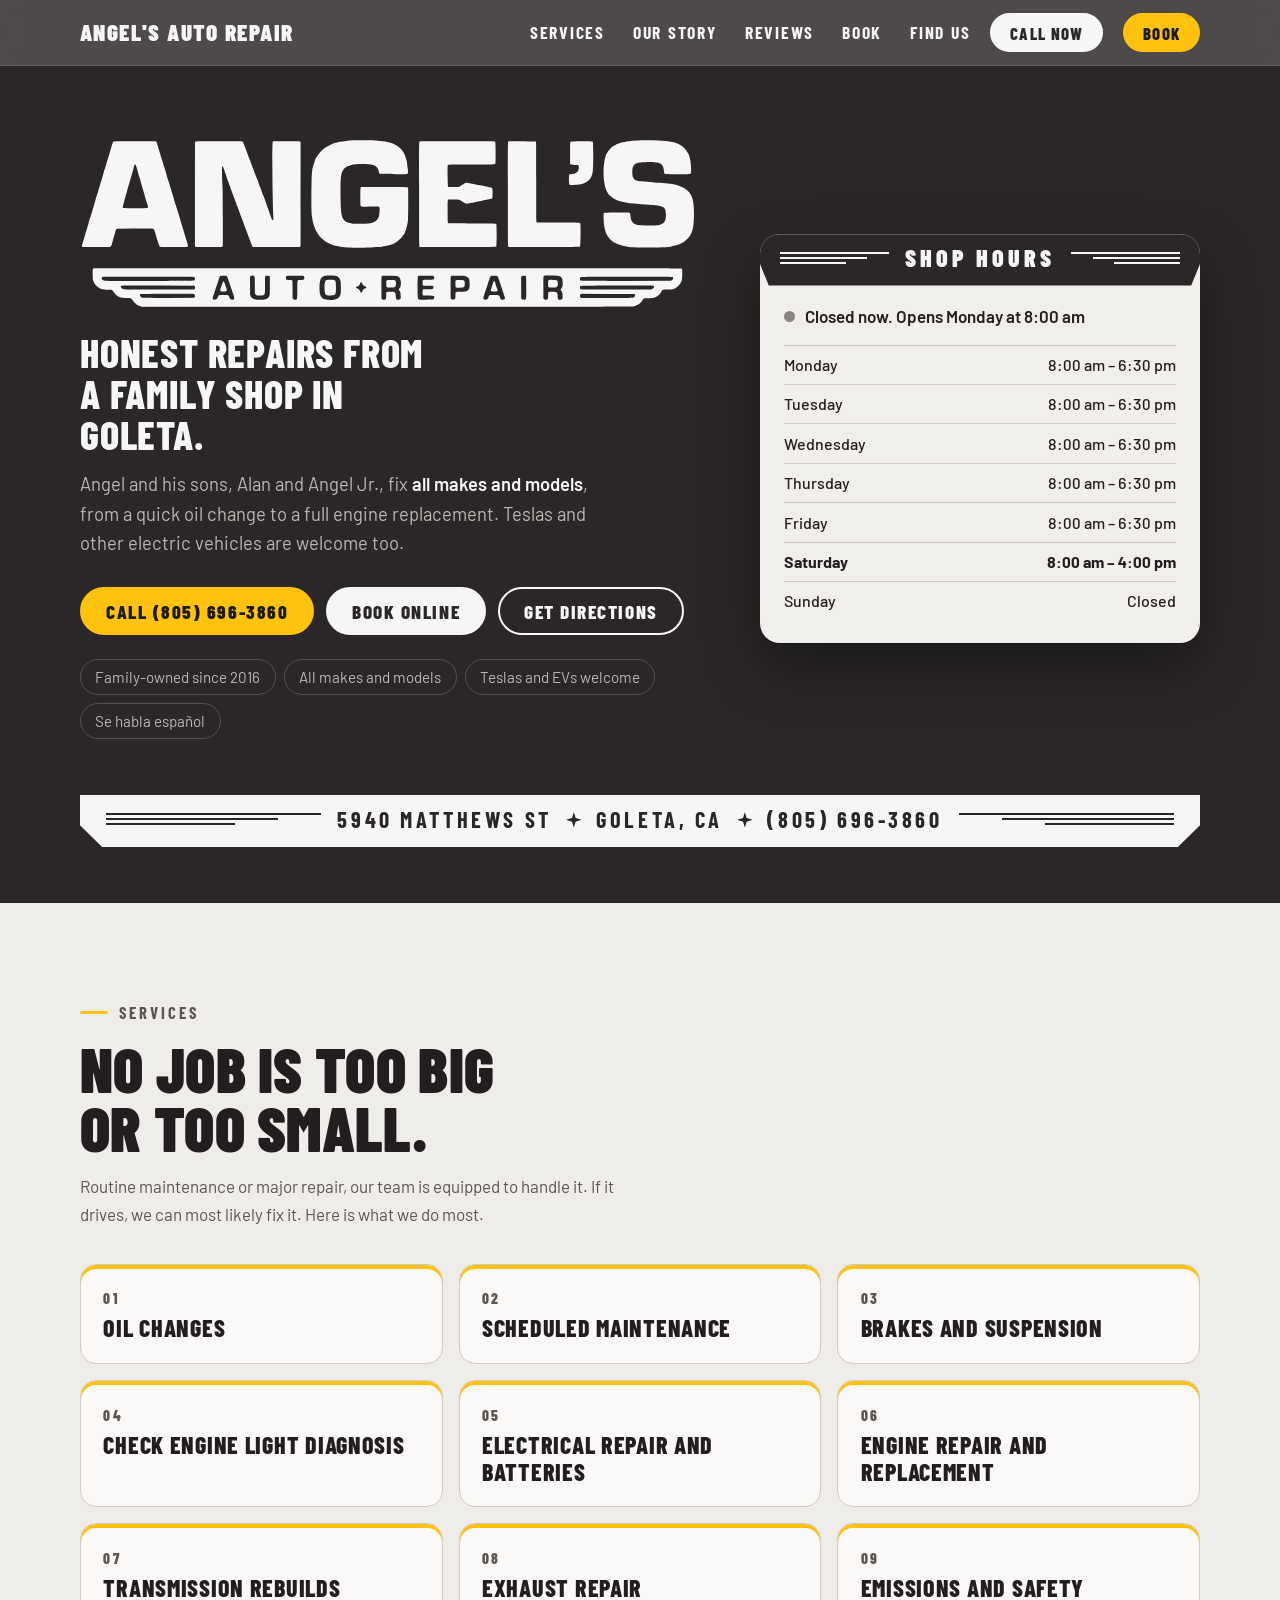
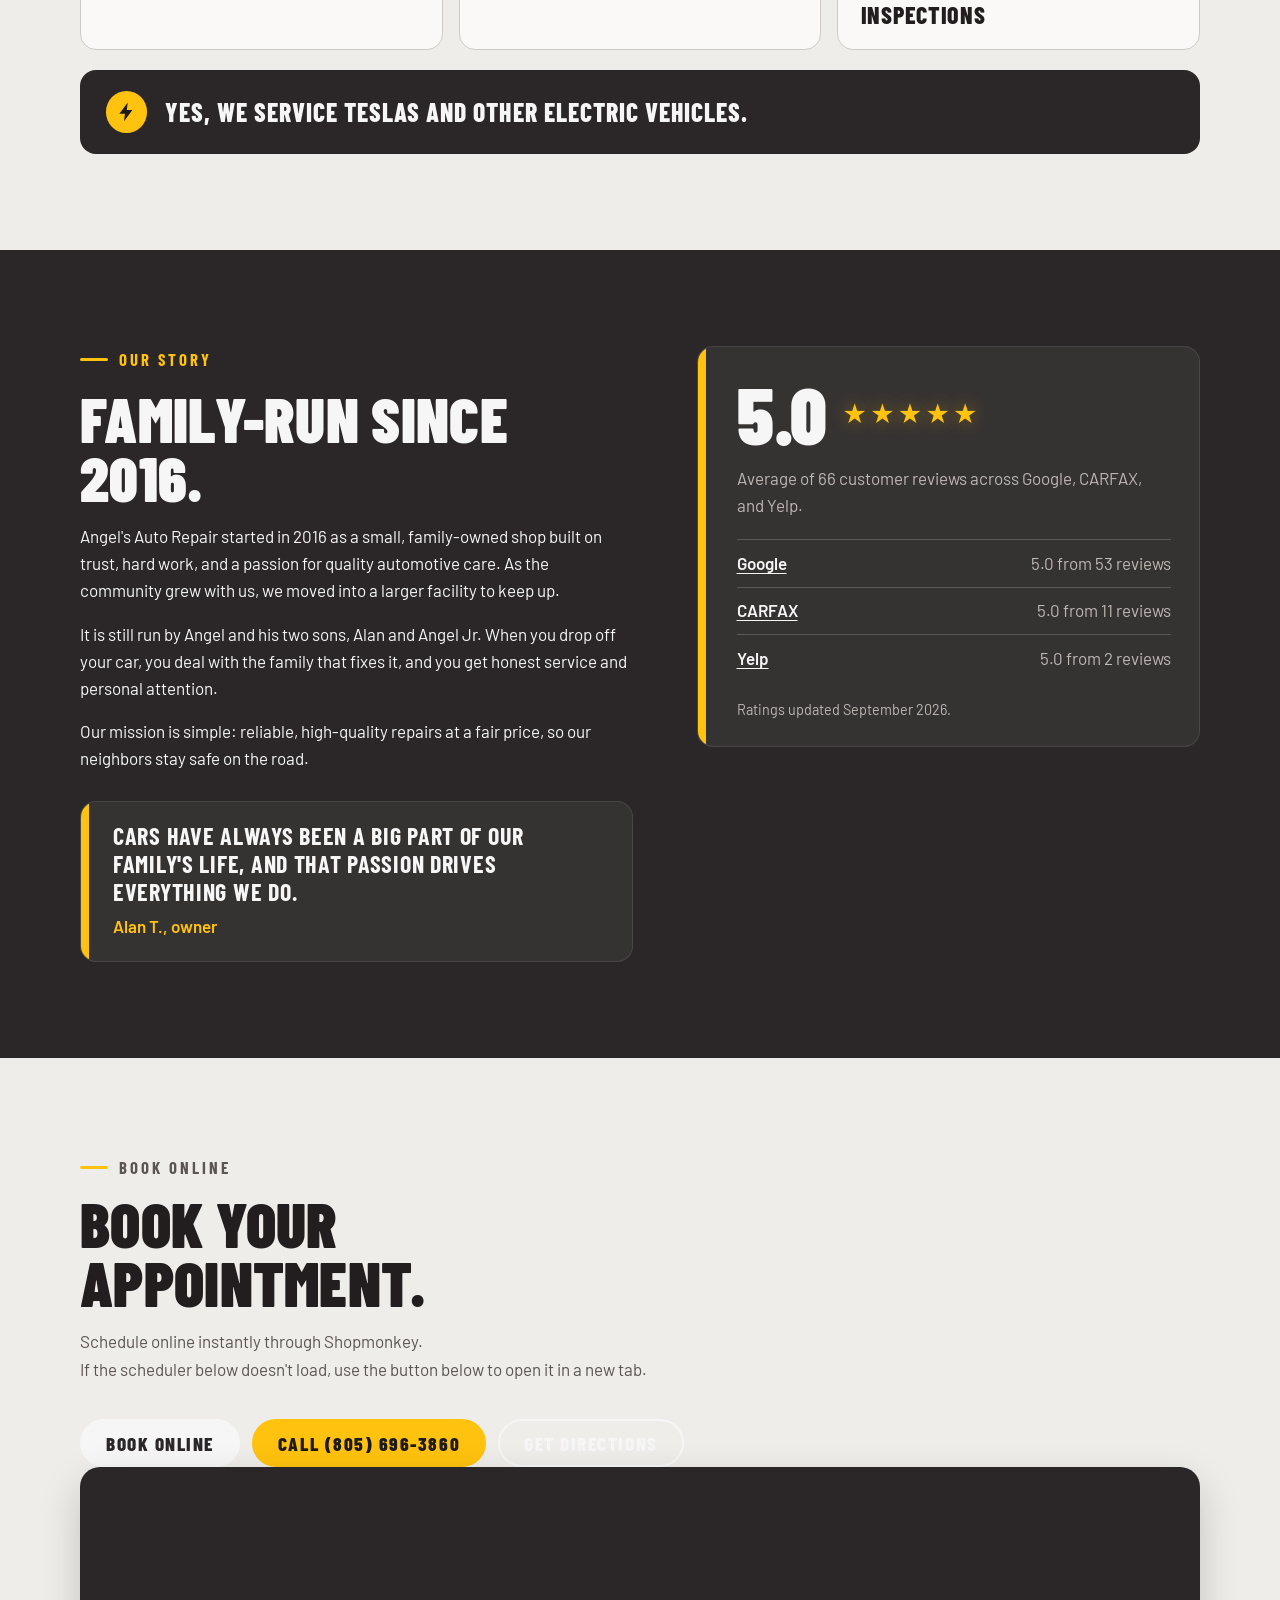
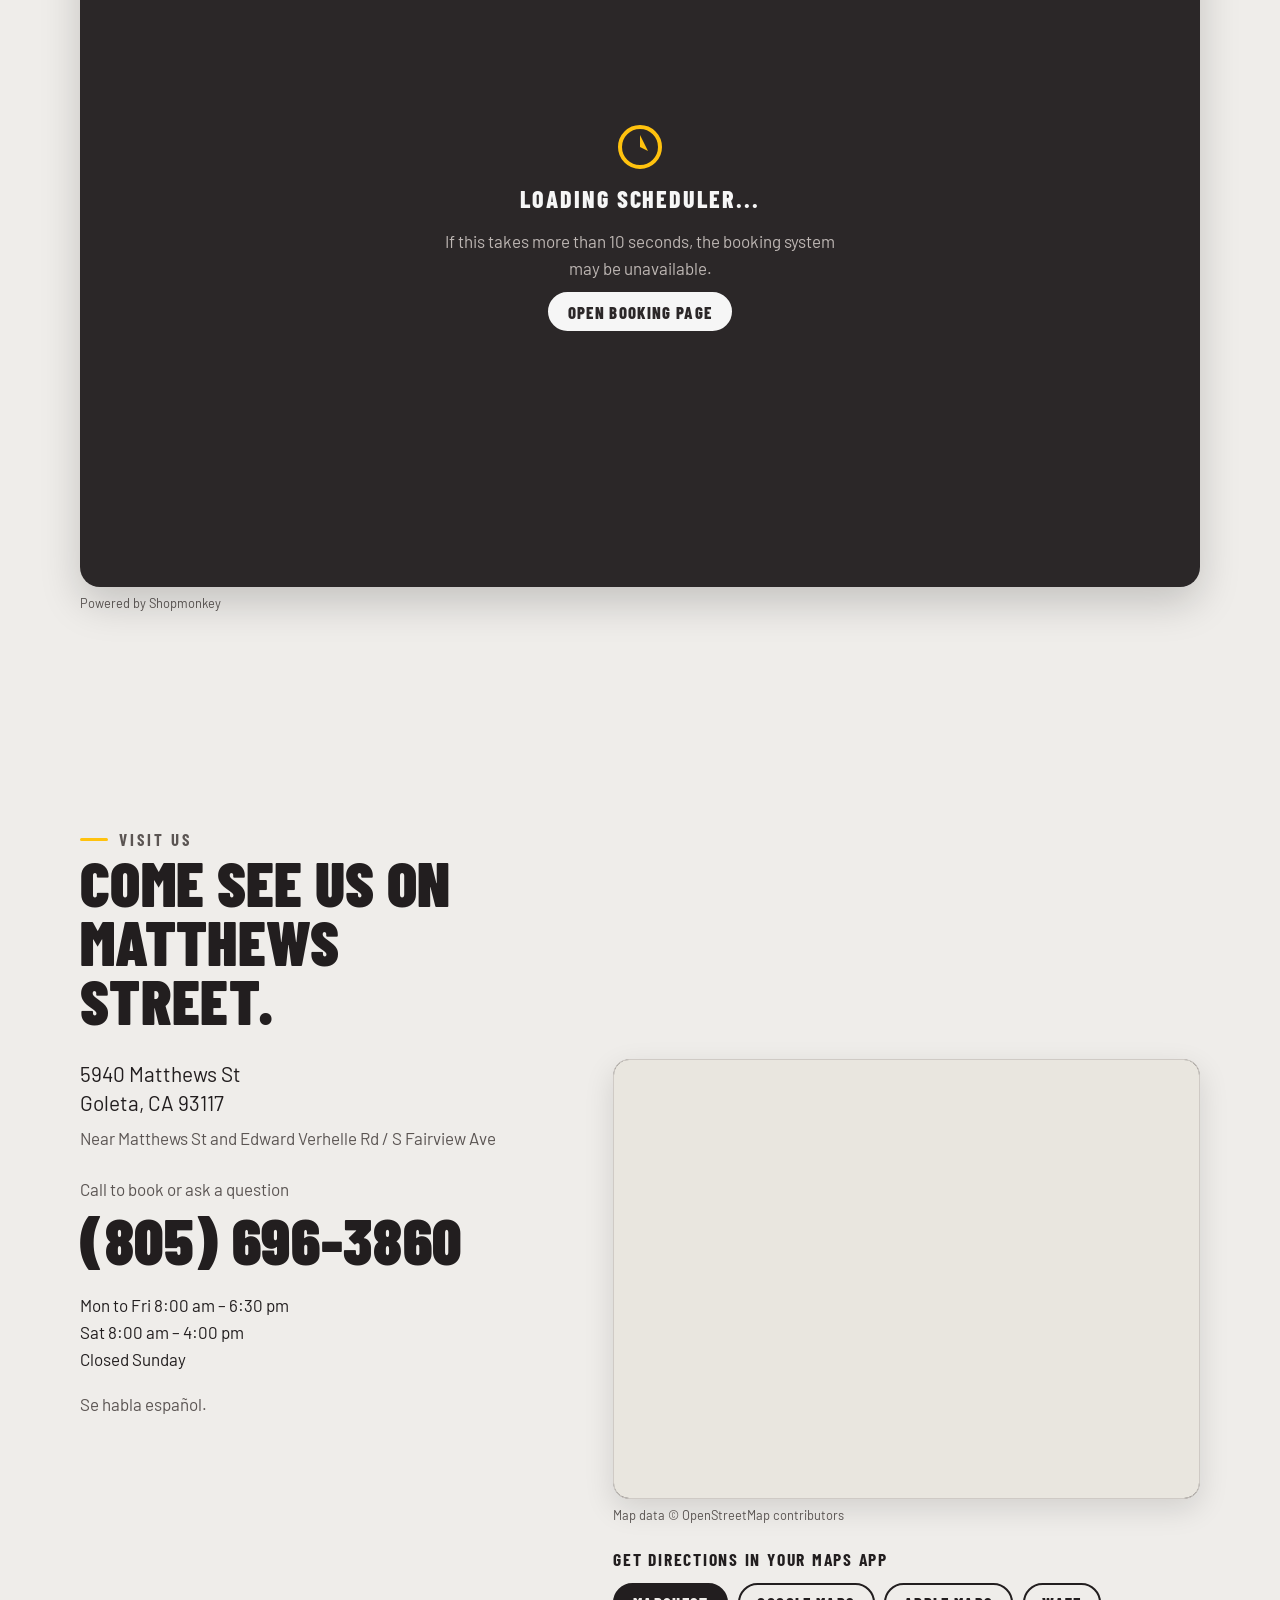
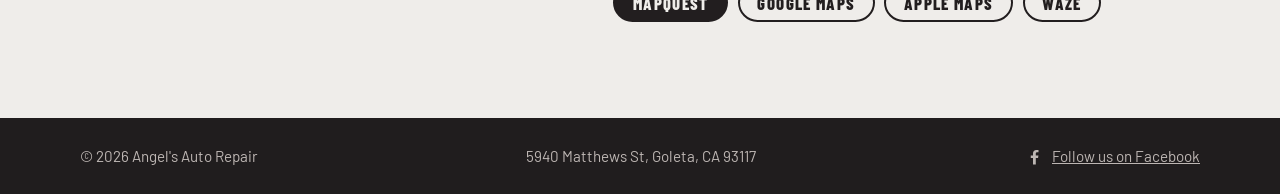
==== commit 9f0a4c37: "Enhance booking section with new buttons and text Updated the intro text and added buttons for booki" ====
--- a/index.html
+++ b/index.html
@@ -461,7 +461,12 @@
     <div class="wrap">
       <p class="eyebrow">Book online</p>
       <h2 class="title">Book your appointment.</h2>
-      <p class="intro">Schedule online instantly through Shopmonkey.<br>If the scheduler below doesn't load, use the button to open it in a new tab.</p>
+      <p class="intro">Schedule online instantly through Shopmonkey.<br>If the scheduler below doesn't load, use the button below to open it in a new tab.</p>
+      <div class="actions">
+            <a class="btn btn-light" href="https://app.shopmonkey.cloud/public/scheduler/98df2a84-559d-4298-98f2-6344e3e5e2cd?fullPage=true" target="_blank" rel="noopener">Book online</a>
+            <a class="btn btn-amber" href="tel:+18056963860">Call (805) 696-3860</a>  
+            <a class="btn btn-ghost" href="https://www.google.com/maps/dir/?api=1&amp;destination=5940+Matthews+St,+Goleta,+CA+93117" target="_blank" rel="noopener">Get directions</a>
+      </div>
       <div class="booking-container">
         <div class="booking-embed" id="booking-embed">
           <div class="booking-fallback" id="booking-fallback">
@@ -503,7 +508,7 @@
           <p class="attrib" id="attrib">Map data &copy; OpenStreetMap contributors</p>
           <p class="apps-label">Get directions in your maps app</p>
           <div class="apps">
-            <a class="btn btn-ink btn-sm" href="https://www.mapquest.com/search/results?query=Angel%27s%20Auto%20Repair%2C%205940%20Matthews%20St%2C%20Goleta%2C%20CA%2093117" target="_blank" rel="noopener">MapQuest</a>
+            <a class="btn btn-ink btn-sm" href="https://www.mapquest.com/us/california/angels-auto-repair-470440180" target="_blank" rel="noopener">MapQuest</a>
             <a class="btn btn-line btn-sm" href="https://www.google.com/maps/dir/?api=1&amp;destination=5940+Matthews+St,+Goleta,+CA+93117" target="_blank" rel="noopener">Google Maps</a>
             <a class="btn btn-line btn-sm" href="https://maps.apple.com/?daddr=5940+Matthews+St,+Goleta,+CA+93117&amp;dirflg=d" target="_blank" rel="noopener">Apple Maps</a>
             <a class="btn btn-line btn-sm" href="https://waze.com/ul?ll=34.430526,-119.829682&amp;navigate=yes" target="_blank" rel="noopener">Waze</a>
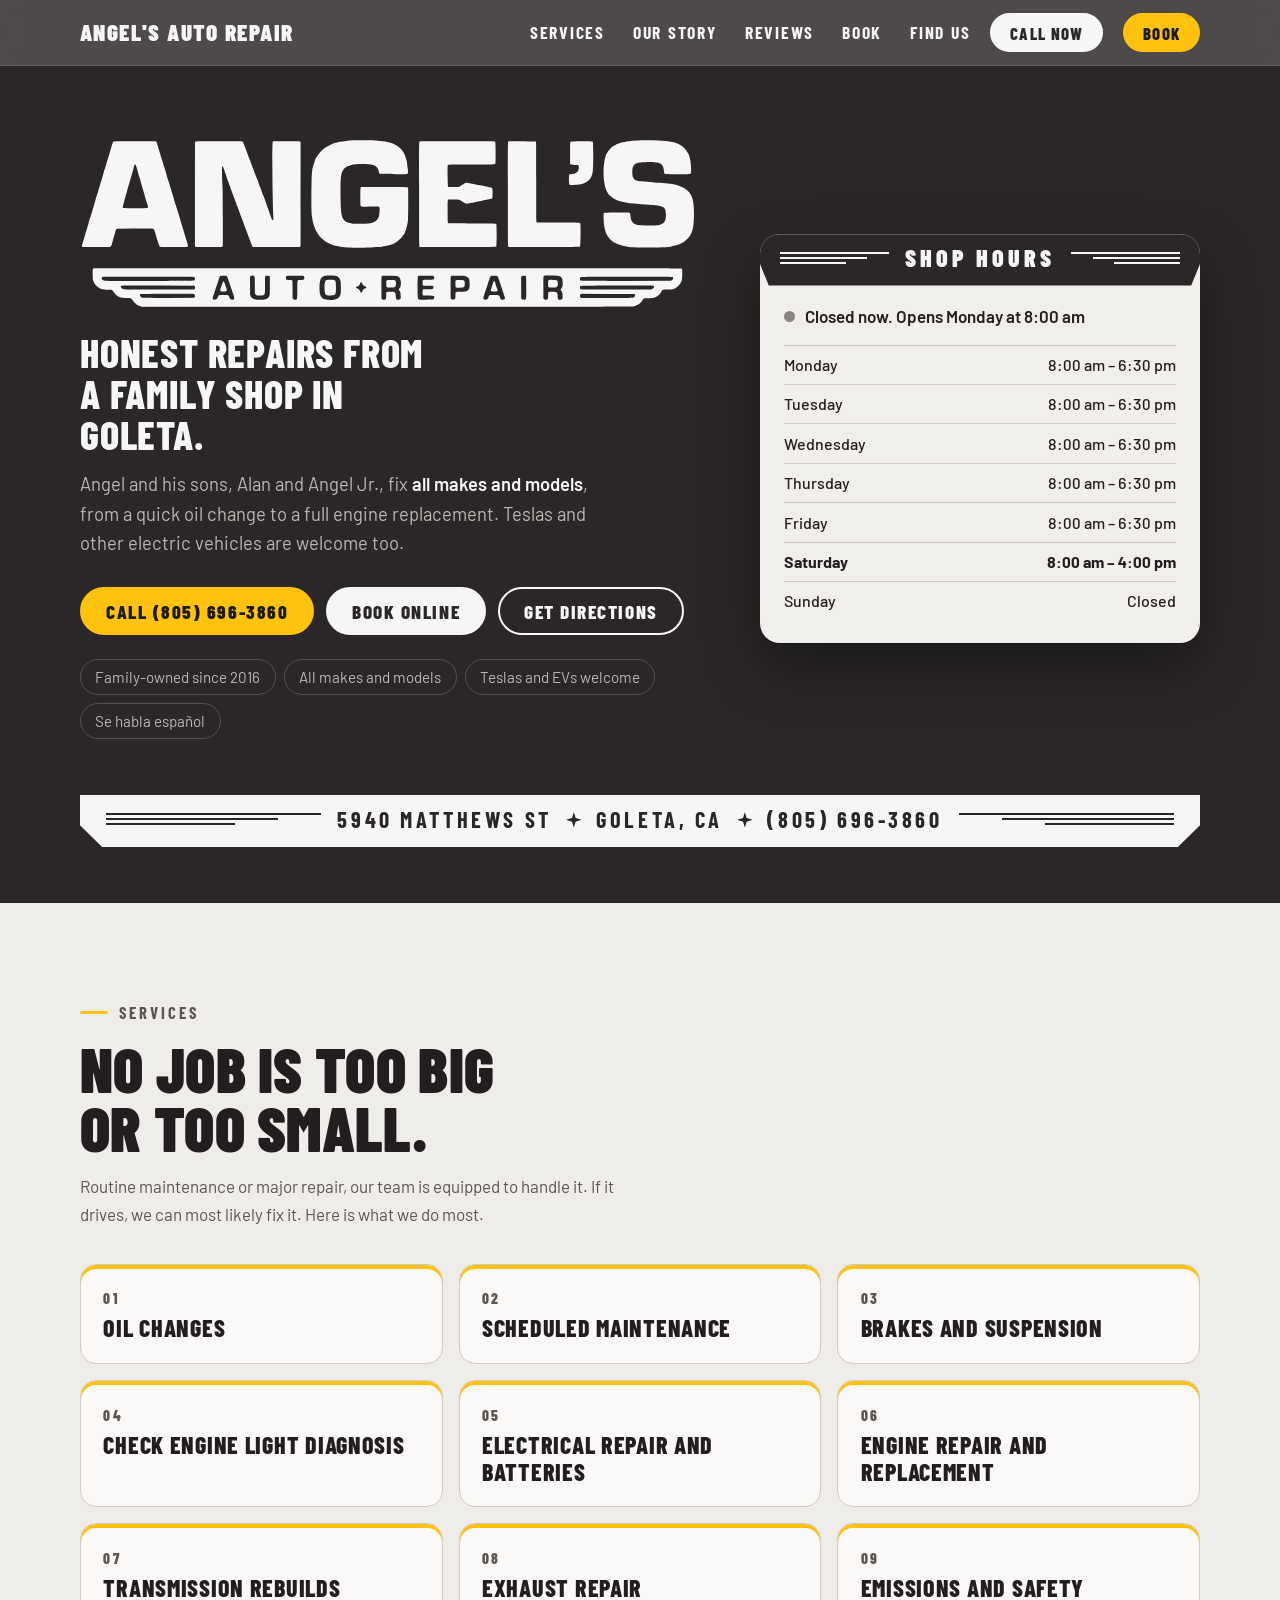
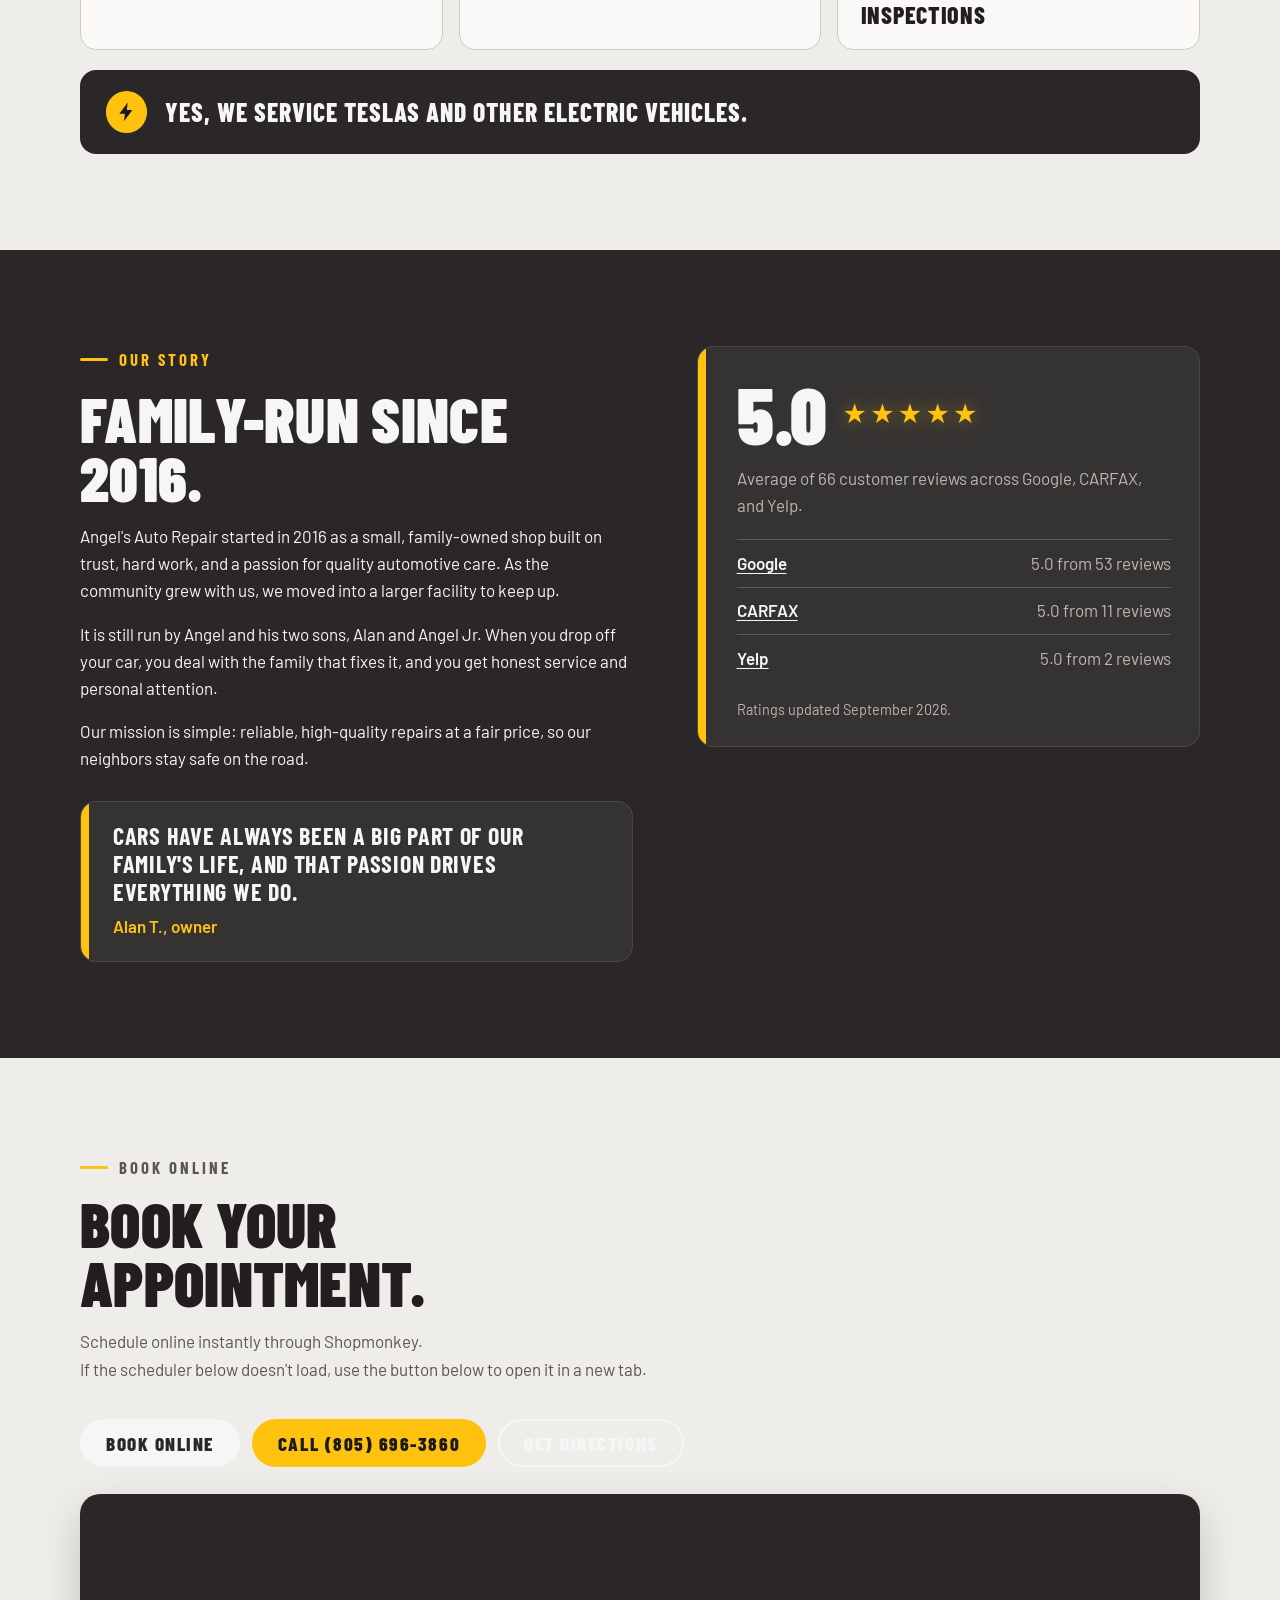
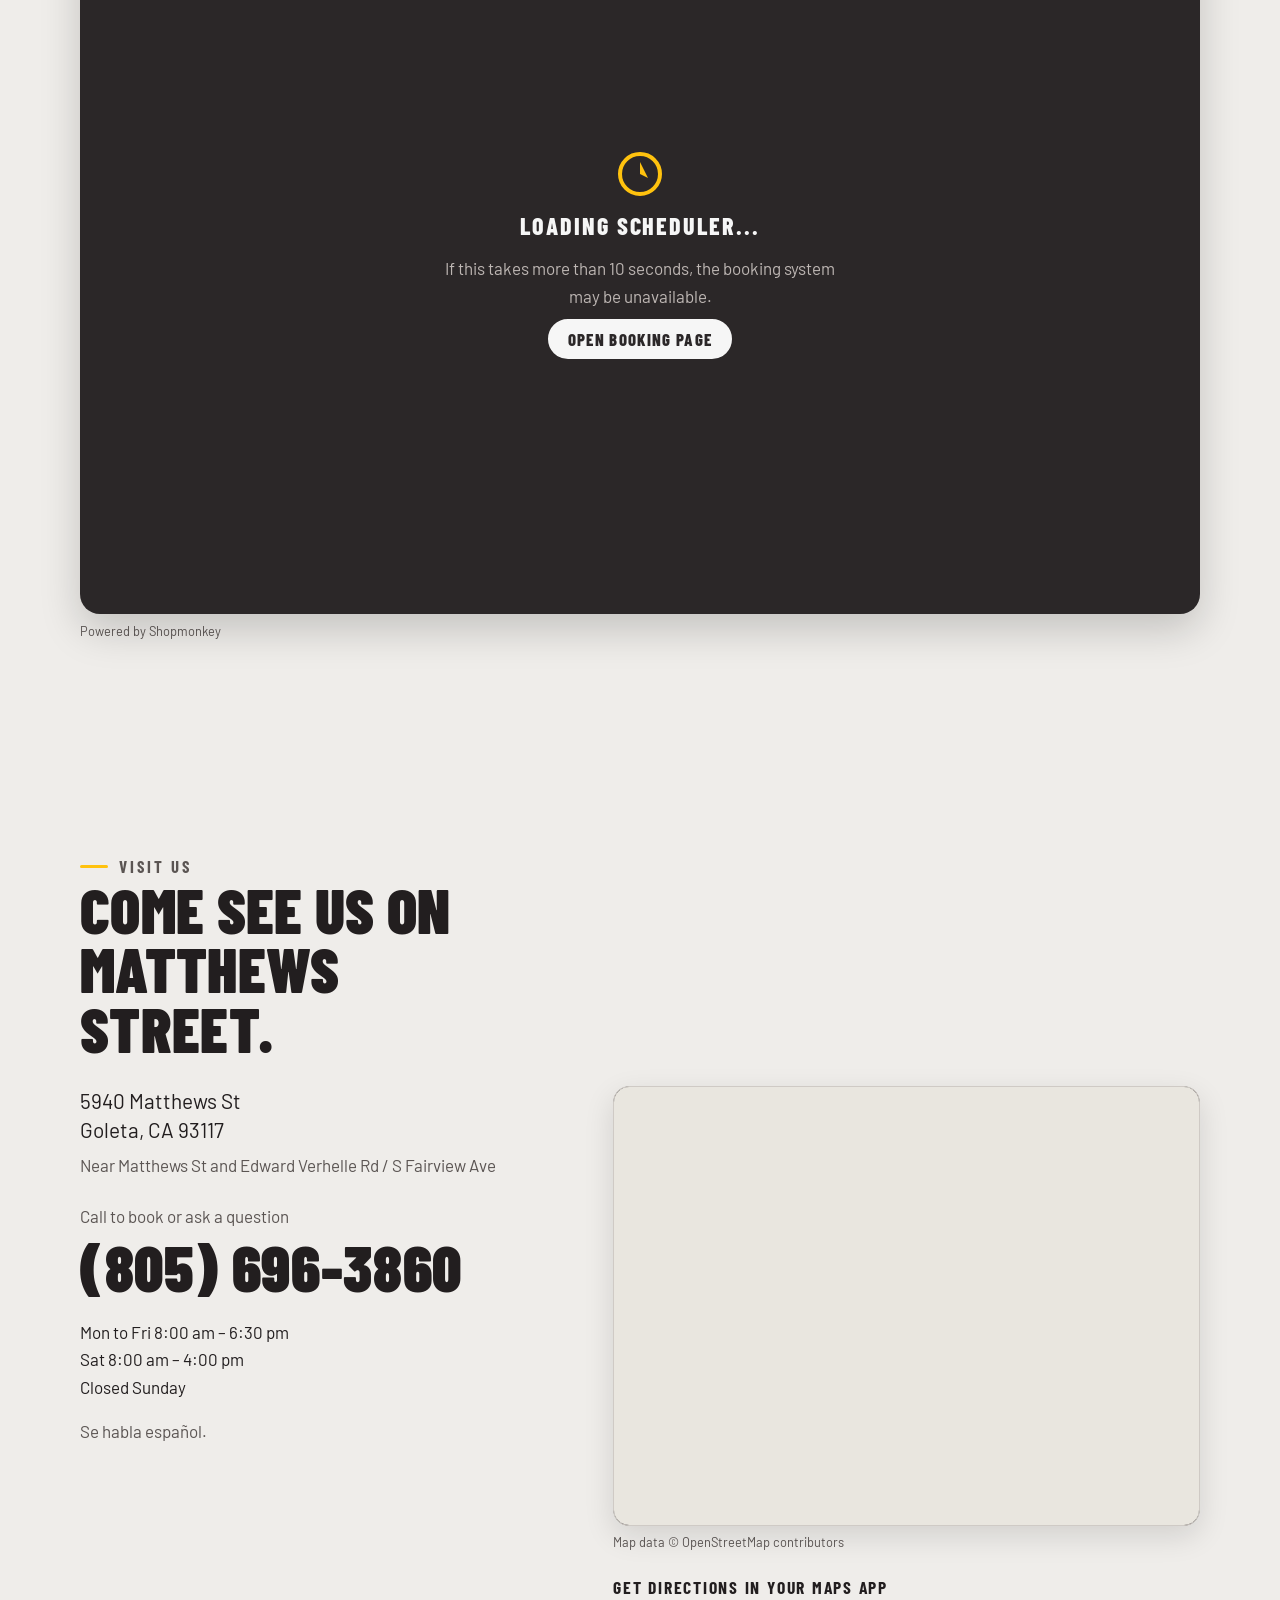
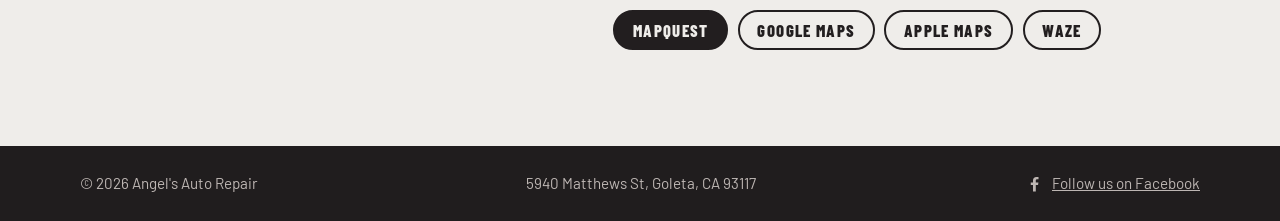
==== commit 9151b365: "Add line break before booking container" ====
--- a/index.html
+++ b/index.html
@@ -467,6 +467,7 @@
             <a class="btn btn-amber" href="tel:+18056963860">Call (805) 696-3860</a>  
             <a class="btn btn-ghost" href="https://www.google.com/maps/dir/?api=1&amp;destination=5940+Matthews+St,+Goleta,+CA+93117" target="_blank" rel="noopener">Get directions</a>
       </div>
+      <br>
       <div class="booking-container">
         <div class="booking-embed" id="booking-embed">
           <div class="booking-fallback" id="booking-fallback">
